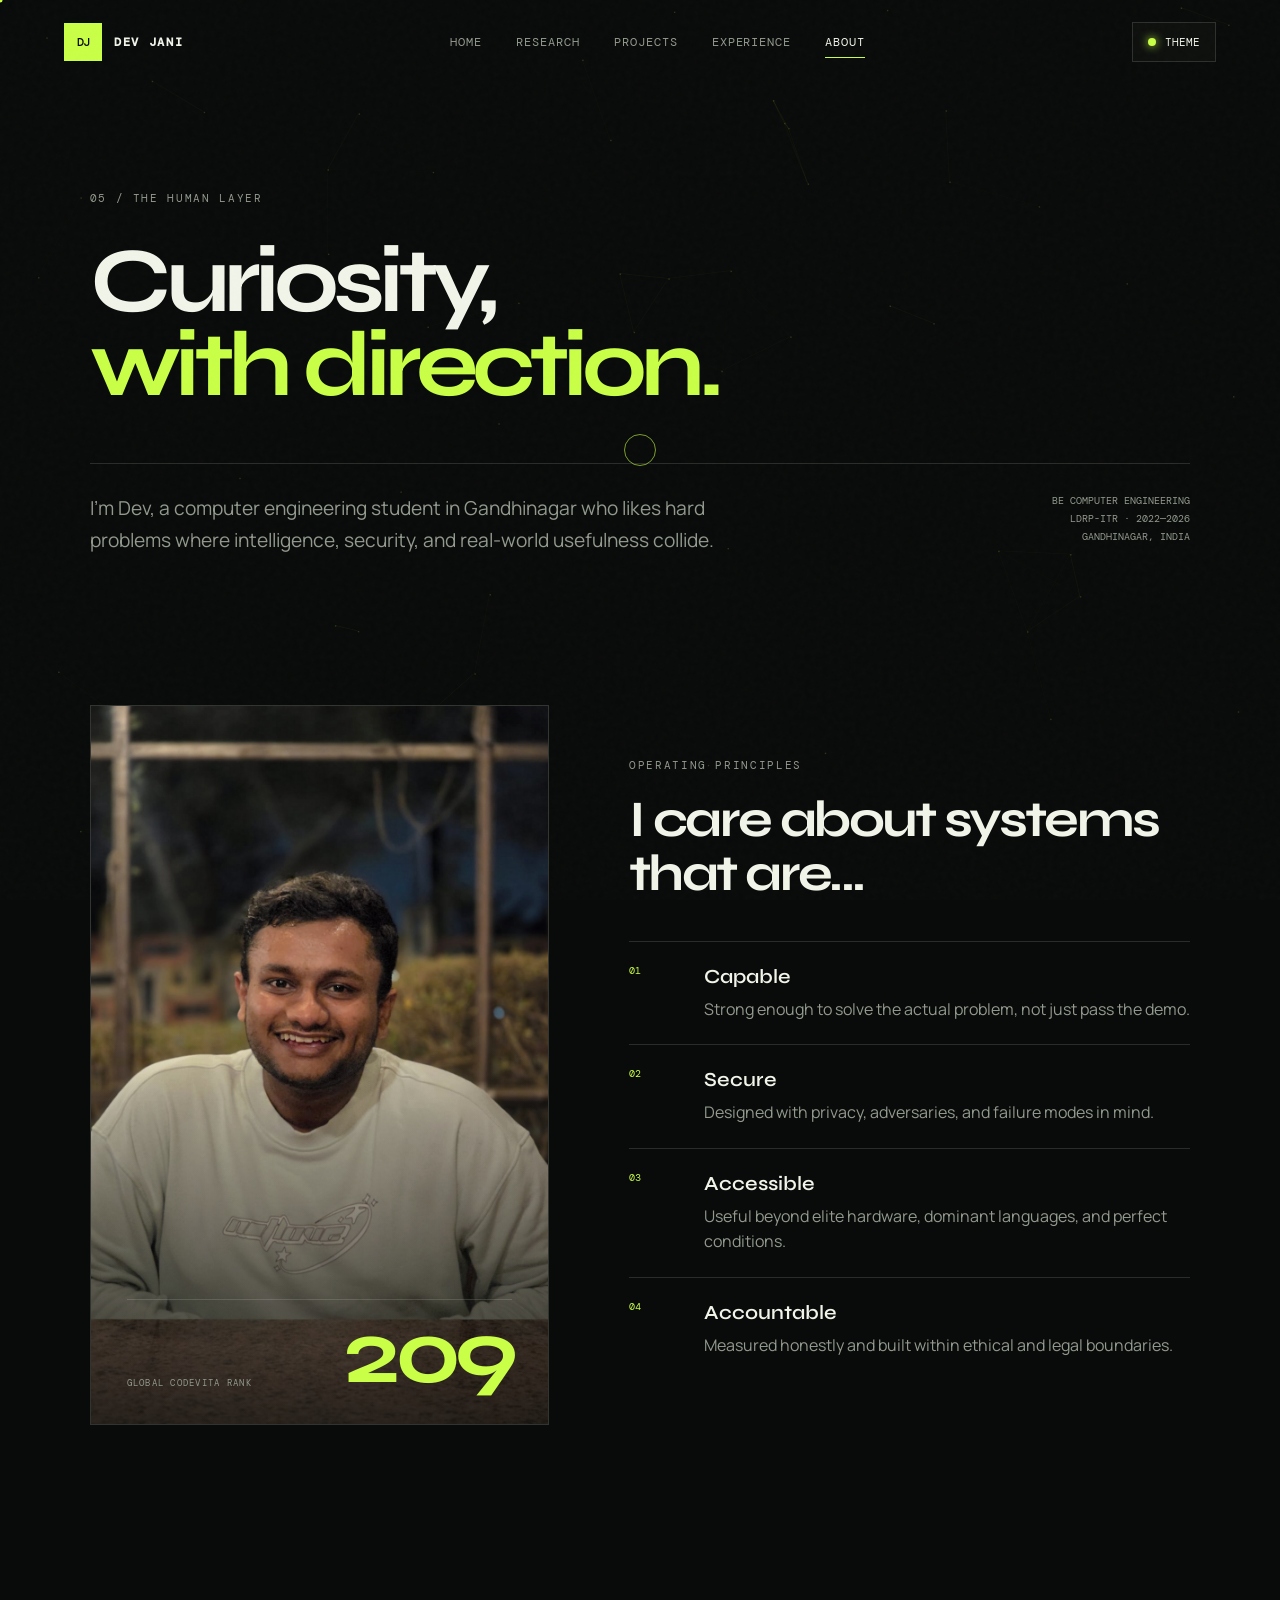
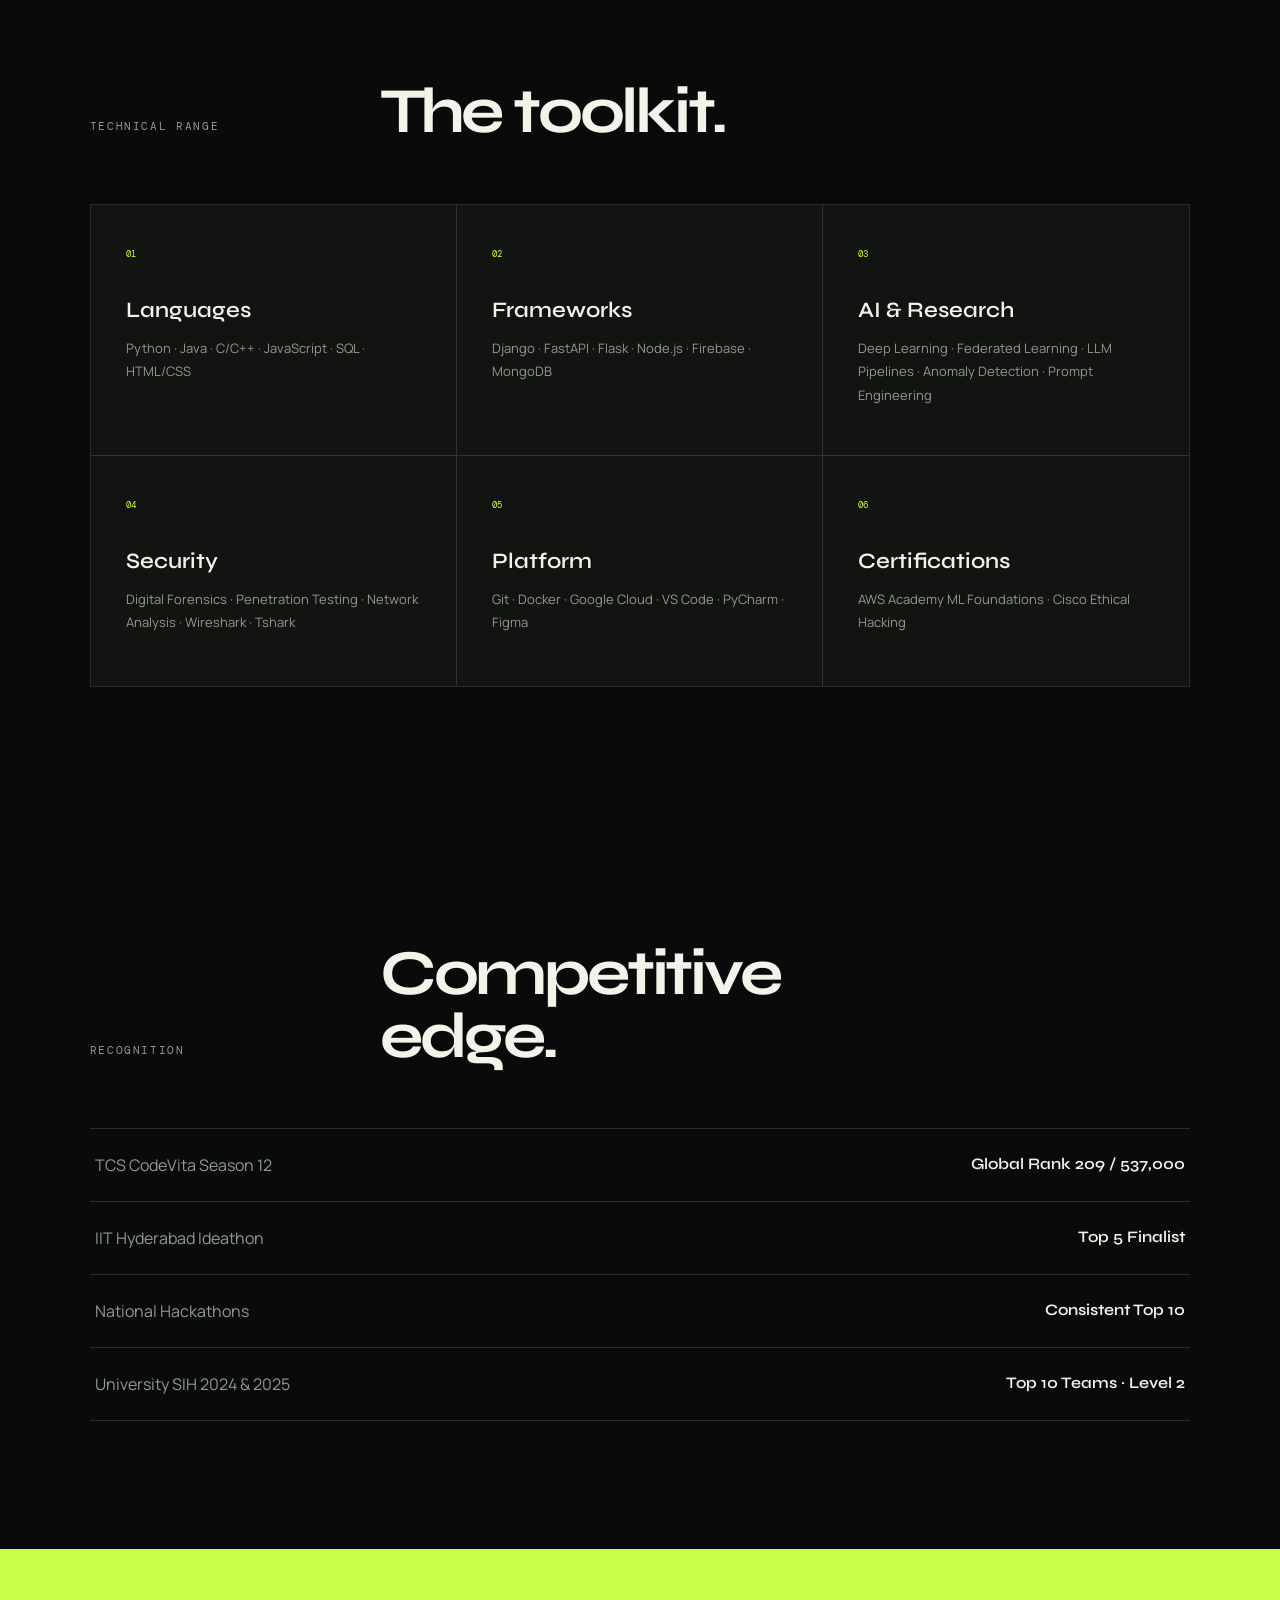
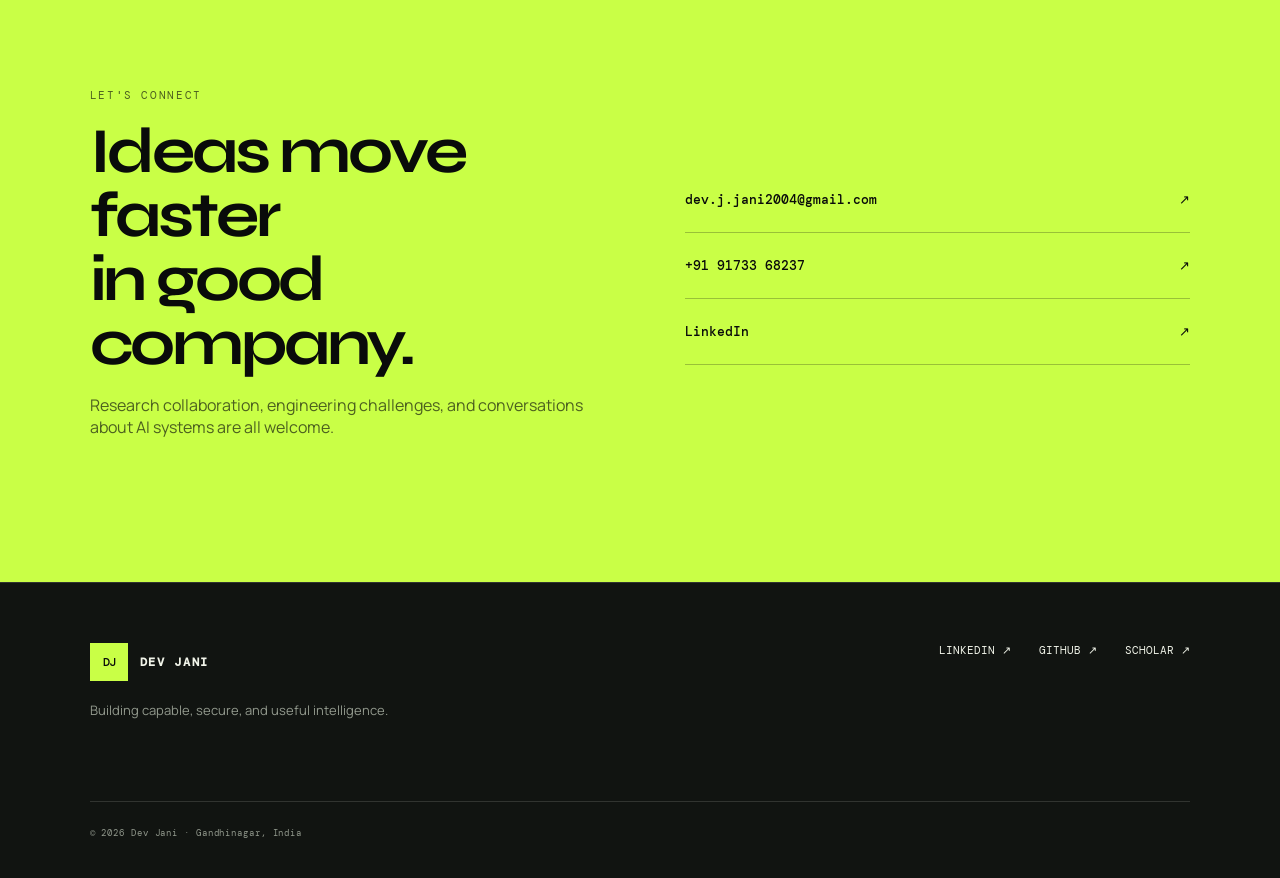
==== about.html @ 1d861613 "Add files via upload" ====
<!doctype html>
<html lang="en">
<head>
  <meta charset="UTF-8"><meta name="viewport" content="width=device-width, initial-scale=1.0"><meta name="description" content="About Dev Jani — AI researcher, cybersecurity learner, engineer, and competitive programmer.">
  <title>About — Dev Jani</title>
  <link rel="preconnect" href="https://fonts.googleapis.com"><link rel="preconnect" href="https://fonts.gstatic.com" crossorigin><link href="https://fonts.googleapis.com/css2?family=DM+Mono:wght@300;400;500&family=Manrope:wght@400;500;600;700&family=Syne:wght@600;700;800&display=swap" rel="stylesheet"><link rel="stylesheet" href="assets/styles.css">
</head>
<body data-page="about">
  <canvas id="field"></canvas><div class="noise"></div>
  <header class="site-header"><a class="brand" href="index.html"><span>DJ</span><b>DEV JANI</b></a><nav class="desktop-nav"><a href="index.html">Home</a><a href="research.html">Research</a><a href="projects.html">Projects</a><a href="experience.html">Experience</a><a class="active" href="about.html">About</a></nav><div class="header-actions"><button class="theme-trigger" type="button" aria-label="Change theme"><i></i><span>Theme</span></button><button class="menu-trigger" type="button" aria-label="Open menu"><span></span><span></span></button></div></header>
  <aside class="mobile-menu" aria-hidden="true"><nav><a href="index.html">Home <sup>01</sup></a><a href="research.html">Research <sup>02</sup></a><a href="projects.html">Projects <sup>03</sup></a><a href="experience.html">Experience <sup>04</sup></a><a href="about.html">About <sup>05</sup></a></nav></aside>
  <main>
    <section class="page-hero section"><p class="eyebrow reveal">05 / The human layer</p><h1 class="reveal">Curiosity,<br><em>with direction.</em></h1><div class="page-intro reveal"><p>I’m Dev, a computer engineering student in Gandhinagar who likes hard problems where intelligence, security, and real-world usefulness collide.</p><span>BE COMPUTER ENGINEERING<br>LDRP-ITR · 2022—2026<br>GANDHINAGAR, INDIA</span></div></section>
    <section class="section manifesto-grid">
      <div class="manifesto-visual reveal"><figure class="about-portrait"><img src="assets/images/dev-jani-portrait.jpeg" alt="Dev Jani smiling at a table" loading="lazy"><figcaption><span>GLOBAL CODEVITA RANK</span><b>209</b></figcaption></figure></div>
      <div class="manifesto-copy reveal"><p class="kicker">Operating principles</p><h2>I care about systems that are...</h2><ol><li><span>01</span><div><b>Capable</b><p>Strong enough to solve the actual problem, not just pass the demo.</p></div></li><li><span>02</span><div><b>Secure</b><p>Designed with privacy, adversaries, and failure modes in mind.</p></div></li><li><span>03</span><div><b>Accessible</b><p>Useful beyond elite hardware, dominant languages, and perfect conditions.</p></div></li><li><span>04</span><div><b>Accountable</b><p>Measured honestly and built within ethical and legal boundaries.</p></div></li></ol></div>
    </section>
    <section class="section skills-section">
      <div class="section-heading reveal"><p class="kicker">Technical range</p><h2>The toolkit.</h2></div>
      <div class="skills-grid">
        <article class="skill-block reveal"><span>01</span><h3>Languages</h3><p>Python · Java · C/C++ · JavaScript · SQL · HTML/CSS</p></article>
        <article class="skill-block reveal"><span>02</span><h3>Frameworks</h3><p>Django · FastAPI · Flask · Node.js · Firebase · MongoDB</p></article>
        <article class="skill-block reveal"><span>03</span><h3>AI & Research</h3><p>Deep Learning · Federated Learning · LLM Pipelines · Anomaly Detection · Prompt Engineering</p></article>
        <article class="skill-block reveal"><span>04</span><h3>Security</h3><p>Digital Forensics · Penetration Testing · Network Analysis · Wireshark · Tshark</p></article>
        <article class="skill-block reveal"><span>05</span><h3>Platform</h3><p>Git · Docker · Google Cloud · VS Code · PyCharm · Figma</p></article>
        <article class="skill-block reveal"><span>06</span><h3>Certifications</h3><p>AWS Academy ML Foundations · Cisco Ethical Hacking</p></article>
      </div>
    </section>
    <section class="section awards-section">
      <div class="section-heading reveal"><p class="kicker">Recognition</p><h2>Competitive edge.</h2></div>
      <div class="award-list"><p class="reveal"><span>TCS CodeVita Season 12</span><b>Global Rank 209 / 537,000</b></p><p class="reveal"><span>IIT Hyderabad Ideathon</span><b>Top 5 Finalist</b></p><p class="reveal"><span>National Hackathons</span><b>Consistent Top 10</b></p><p class="reveal"><span>University SIH 2024 & 2025</span><b>Top 10 Teams · Level 2</b></p></div>
    </section>
    <section class="section contact-card reveal"><div><p class="kicker">Let's connect</p><h2>Ideas move faster<br>in good company.</h2><p>Research collaboration, engineering challenges, and conversations about AI systems are all welcome.</p></div><div class="contact-links"><a href="mailto:dev.j.jani2004@gmail.com">dev.j.jani2004@gmail.com <span>↗</span></a><a href="tel:+919173368237">+91 91733 68237 <span>↗</span></a><a href="https://www.linkedin.com/in/devjani/" target="_blank" rel="noreferrer">LinkedIn <span>↗</span></a></div></section>
  </main>
  <footer class="site-footer"><div><a class="brand" href="index.html"><span>DJ</span><b>DEV JANI</b></a><p>Building capable, secure, and useful intelligence.</p></div><div class="footer-links"><a href="https://www.linkedin.com/in/devjani/" target="_blank" rel="noreferrer">LinkedIn ↗</a><a href="https://github.com/DevJani1454" target="_blank" rel="noreferrer">GitHub ↗</a><a href="https://scholar.google.com/citations?user=0_4gJzQAAAAJ&hl=en" target="_blank" rel="noreferrer">Scholar ↗</a></div><p class="copyright">© <span data-year></span> Dev Jani · Gandhinagar, India</p></footer>
  <div class="theme-panel" aria-hidden="true"><p>Quick theme</p><button data-theme-value="noir" data-label="Noir Signal" aria-label="Use Noir Signal theme"><span></span>Noir Signal</button><button data-theme-value="paper" data-label="Research Paper" aria-label="Use Research Paper theme"><span></span>Research Paper</button><button data-theme-value="cobalt" data-label="Cobalt Lab" aria-label="Use Cobalt Lab theme"><span></span>Cobalt Lab</button><button data-theme-value="cyber" data-label="Cyber Ops" aria-label="Use Cyber Ops theme"><span></span>Cyber Ops</button><button data-theme-value="airforce" data-label="Air Command" aria-label="Use Air Command theme"><span></span>Air Command</button><button data-theme-value="quantum" data-label="Quantum Bloom" aria-label="Use Quantum Bloom theme"><span></span>Quantum Bloom</button></div><div class="cursor-dot"></div><div class="cursor-ring"></div><div class="page-transition"><span>ABOUT</span></div><script src="assets/app.js"></script>
</body></html>
---- assets/styles.css ----
:root {
  --bg: #090b0a; --surface: #111411; --surface-2: #171b17; --text: #f1f4e9;
  --muted: #92998d; --accent: #c9ff46; --accent-2: #73ffd0; --line: rgba(241,244,233,.14);
  --glow: rgba(201,255,70,.2); --display: "Syne", sans-serif; --body: "Manrope", sans-serif; --mono: "DM Mono", monospace;
}
html[data-theme="paper"] { --bg:#ecebe4;--surface:#f7f5ed;--surface-2:#dfded5;--text:#151713;--muted:#62665c;--accent:#ec5b2a;--accent-2:#006c55;--line:rgba(21,23,19,.16);--glow:rgba(236,91,42,.15) }
html[data-theme="cobalt"] { --bg:#071225;--surface:#0d1c36;--surface-2:#13264a;--text:#edf5ff;--muted:#8ea8c9;--accent:#55d8ff;--accent-2:#9b7cff;--line:rgba(142,168,201,.18);--glow:rgba(85,216,255,.18) }
html[data-theme="cyber"] { --bg:#010604;--surface:#06100b;--surface-2:#0a1a10;--text:#b8ffd1;--muted:#4f9b69;--accent:#00ff66;--accent-2:#ffed00;--line:rgba(0,255,102,.2);--glow:rgba(0,255,102,.22);--display:"DM Mono",monospace;--body:"DM Mono",monospace }
html[data-theme="airforce"] { --bg:#07101a;--surface:#0d1a27;--surface-2:#142638;--text:#e7f4fb;--muted:#829cac;--accent:#ffb000;--accent-2:#64d8ff;--line:rgba(159,207,230,.22);--glow:rgba(255,176,0,.2) }
html[data-theme="quantum"] { --bg:#10091b;--surface:#1a1029;--surface-2:#24143a;--text:#fff6ff;--muted:#b9a0c9;--accent:#ff71ce;--accent-2:#70f6ff;--line:rgba(255,180,245,.2);--glow:rgba(255,113,206,.24) }
* { box-sizing:border-box }
html { scroll-behavior:smooth; background:var(--bg) }
body { margin:0; color:var(--text); background:var(--bg); font-family:var(--body); overflow-x:hidden; transition:background .5s,color .5s }
body:before,body:after { content:""; position:fixed; inset:0; pointer-events:none; z-index:0; opacity:0; transition:opacity .5s }
html[data-theme="cyber"] body:before { opacity:.24; background:repeating-linear-gradient(0deg,transparent 0 3px,rgba(0,255,102,.08) 4px); animation:terminalDrift 8s linear infinite }
html[data-theme="cyber"] body:after { opacity:.45; background:linear-gradient(90deg,transparent 49.8%,rgba(0,255,102,.12) 50%,transparent 50.2%),radial-gradient(circle at 50% 50%,transparent 0 55%,rgba(0,0,0,.75) 100%) }
html[data-theme="airforce"] body:before { opacity:.28; background:linear-gradient(rgba(100,216,255,.09) 1px,transparent 1px),linear-gradient(90deg,rgba(100,216,255,.09) 1px,transparent 1px);background-size:70px 70px;transform:perspective(500px) rotateX(58deg) scale(1.8) translateY(18%);transform-origin:center bottom }
html[data-theme="airforce"] body:after { opacity:.55; inset:15vh 12vw; border:1px solid rgba(100,216,255,.12); background:linear-gradient(90deg,transparent 49.9%,rgba(255,176,0,.2) 50%,transparent 50.1%),linear-gradient(transparent 49.9%,rgba(255,176,0,.2) 50%,transparent 50.1%);clip-path:polygon(0 10%,10% 10%,10% 0,90% 0,90% 10%,100% 10%,100% 90%,90% 90%,90% 100%,10% 100%,10% 90%,0 90%) }
html[data-theme="quantum"] body:before { opacity:.72; inset:-30%; background:conic-gradient(from 0deg at 50% 50%,transparent,#8f3cff33,transparent,#00e5ff2b,transparent,#ff4db833,transparent);filter:blur(70px);animation:quantumOrbit 18s linear infinite }
html[data-theme="quantum"] body:after { opacity:.25; background:radial-gradient(circle at 20% 20%,var(--accent),transparent 1px),radial-gradient(circle at 80% 70%,var(--accent-2),transparent 1px);background-size:47px 47px,61px 61px;animation:starShift 12s linear infinite }
a { color:inherit; text-decoration:none }
button { color:inherit; font:inherit }
::selection { background:var(--accent); color:var(--bg) }
#field { position:fixed; inset:0; width:100%; height:100%; pointer-events:none; opacity:.5; z-index:0 }
.noise { position:fixed; inset:0; opacity:.025; z-index:20; pointer-events:none; background-image:url("data:image/svg+xml,%3Csvg viewBox='0 0 180 180' xmlns='http://www.w3.org/2000/svg'%3E%3Cfilter id='n'%3E%3CfeTurbulence type='fractalNoise' baseFrequency='.9' numOctaves='4' stitchTiles='stitch'/%3E%3C/filter%3E%3Crect width='100%25' height='100%25' filter='url(%23n)' opacity='.8'/%3E%3C/svg%3E") }
.site-header { height:84px; position:fixed; top:0; left:0; right:0; display:flex; align-items:center; justify-content:space-between; padding:0 clamp(24px,5vw,80px); z-index:15; border-bottom:1px solid transparent; transition:.35s }
.site-header.scrolled { height:68px; background:color-mix(in srgb,var(--bg) 80%,transparent); backdrop-filter:blur(18px); border-color:var(--line) }
.brand { display:flex; align-items:center; gap:12px; font:600 12px var(--mono); letter-spacing:.14em }
.brand span { width:38px; height:38px; display:grid; place-items:center; color:var(--bg); background:var(--accent); font-weight:500; letter-spacing:-.08em }
.desktop-nav { display:flex; align-items:center; gap:34px; font:400 12px var(--mono); text-transform:uppercase; letter-spacing:.08em }
.desktop-nav a { color:var(--muted); position:relative; transition:.25s }
.desktop-nav a:hover,.desktop-nav a.active { color:var(--text) }
.desktop-nav a.active:after { content:""; position:absolute; left:0; right:0; height:1px; bottom:-8px; background:var(--accent) }
.header-actions { display:flex; gap:12px }
.theme-trigger,.menu-trigger { border:1px solid var(--line); background:color-mix(in srgb,var(--surface) 65%,transparent); min-height:40px; cursor:pointer }
.theme-trigger { padding:0 15px; display:flex; gap:9px; align-items:center; font:400 11px var(--mono); text-transform:uppercase }
.theme-trigger i { width:8px; height:8px; background:var(--accent); border-radius:50%; box-shadow:0 0 10px var(--accent) }
.menu-trigger { display:none; width:42px; padding:0 10px }
.menu-trigger span { display:block; height:1px; background:var(--text); margin:6px 0; transition:.3s }
.section { position:relative; z-index:1; width:min(1440px,100%); margin:0 auto; padding:clamp(90px,10vw,160px) clamp(24px,7vw,110px) }
.hero { min-height:100vh; display:grid; grid-template-columns:1.4fr .8fr; align-items:center; padding-top:120px }
.eyebrow,.kicker { font:400 11px var(--mono); text-transform:uppercase; letter-spacing:.15em; color:var(--muted) }
.eyebrow { display:flex; align-items:center; gap:10px; margin-bottom:24px }
.status-dot { width:7px; height:7px; border-radius:50%; background:var(--accent); box-shadow:0 0 0 5px var(--glow); animation:pulse 2s infinite }
.hero-title,.page-hero h1 { font:700 clamp(53px,7.2vw,116px)/.91 var(--display); letter-spacing:-.065em; margin:0; max-width:1000px }
h1 em,h2 em { color:var(--accent); font-style:normal }
.hero-intro { max-width:650px; margin:32px 0; color:var(--muted); font-size:clamp(16px,1.35vw,21px); line-height:1.7 }
.hero-actions { display:flex; align-items:center; gap:26px; flex-wrap:wrap }
.button { min-height:54px; display:inline-flex; align-items:center; justify-content:center; gap:45px; padding:0 24px; font:500 12px var(--mono); text-transform:uppercase; letter-spacing:.08em; transition:.3s }
.button.primary { background:var(--accent); color:var(--bg) }
.button.primary:hover { box-shadow:0 0 34px var(--glow); transform:translateY(-3px) }
.text-button { padding:0; border-bottom:1px solid var(--line); gap:28px }
.hero-orbit { width:min(34vw,460px); aspect-ratio:1; position:relative; display:grid; place-items:center; justify-self:end }
.orbit-ring { position:absolute; border:1px solid var(--line); border-radius:50%; animation:spin 20s linear infinite }
.ring-one { inset:5% }.ring-two { inset:20%; border-style:dashed; animation-direction:reverse; animation-duration:13s }
.ring-one:after,.ring-two:before { content:""; position:absolute; width:10px; height:10px; border-radius:50%; background:var(--accent); top:10%; left:20%; box-shadow:0 0 18px var(--accent) }
.orbit-core { width:40%; aspect-ratio:1; display:flex; flex-direction:column; align-items:center; justify-content:center; background:var(--surface); border:1px solid var(--line); border-radius:50%; box-shadow:0 0 80px var(--glow); text-align:center }
.orbit-core span { font:400 9px var(--mono); color:var(--muted); letter-spacing:.2em }.orbit-core strong { margin-top:8px; font:700 clamp(18px,2vw,28px)/1 var(--display) }
.orbit-label { position:absolute; background:var(--bg); border:1px solid var(--line); padding:7px 10px; font:400 9px var(--mono); color:var(--muted) }
.label-one{top:10%;right:4%}.label-two{bottom:13%;left:1%}.label-three{bottom:5%;right:5%}
.hero-portrait { width:min(31vw,430px); margin:0; justify-self:end; position:relative; aspect-ratio:4/5; border:1px solid var(--line); background:var(--surface); overflow:hidden; box-shadow:0 0 80px var(--glow) }
.hero-portrait:before { content:""; position:absolute; inset:18px; border:1px solid color-mix(in srgb,var(--accent) 38%,transparent); z-index:2; pointer-events:none }
.hero-portrait img { width:100%; height:100%; display:block; object-fit:cover; object-position:center 34%; filter:saturate(.95) contrast(1.05) }
.hero-portrait figcaption { position:absolute; left:18px; right:18px; bottom:18px; z-index:3; display:flex; justify-content:space-between; gap:18px; align-items:center; padding:14px 16px; background:color-mix(in srgb,var(--bg) 72%,transparent); border:1px solid var(--line); backdrop-filter:blur(16px); font:400 10px var(--mono); letter-spacing:.12em; text-transform:uppercase }
.hero-portrait figcaption span { color:var(--muted) }
.hero-portrait figcaption b { color:var(--accent); font-weight:500; text-align:right }
.scroll-cue { position:absolute; bottom:32px; left:7vw; font:400 9px var(--mono); color:var(--muted); letter-spacing:.15em; display:flex; align-items:center; gap:15px }
.scroll-cue span { display:block; width:70px; height:1px; background:var(--line); position:relative; overflow:hidden }.scroll-cue span:after { content:""; position:absolute; width:30px; height:1px; background:var(--accent); animation:scan 2s infinite }
.signal-strip { position:relative; z-index:2; border-block:1px solid var(--line); overflow:hidden; background:var(--surface) }
.marquee { padding:20px 0; overflow:hidden }.marquee-inner { display:flex; width:max-content; align-items:center; animation:marquee 28s linear infinite }
.marquee span { font:600 13px var(--display); letter-spacing:.08em; margin:0 24px }.marquee i { color:var(--accent); font-style:normal }
.section-heading { display:grid; grid-template-columns:1fr 2fr 1fr; gap:30px; align-items:end; margin-bottom:60px }
.section-heading h2,.contact-cta h2,.github-cta h2,.leadership-block h2 { font:700 clamp(40px,5vw,78px)/.98 var(--display); letter-spacing:-.05em; margin:0 }
.section-heading>p:last-child { color:var(--muted); line-height:1.7; margin:0; max-width:360px }
.metric-grid { display:grid; grid-template-columns:repeat(3,1fr); border:1px solid var(--line) }
.metric-card { padding:38px; min-height:370px; position:relative; background:color-mix(in srgb,var(--surface) 84%,transparent); border-right:1px solid var(--line); transform-style:preserve-3d; transition:border-color .3s,background .3s }
.metric-card:last-child { border-right:0 }.metric-card:hover { border-color:var(--accent); background:var(--surface-2) }
.metric-index { font:400 10px var(--mono); color:var(--muted) }.metric-card>strong { display:block; font:700 clamp(65px,7vw,108px)/1 var(--display); letter-spacing:-.07em; margin:54px 0 25px }.metric-card>strong sup { font:500 15px var(--mono); color:var(--accent); vertical-align:top; letter-spacing:0 }
.metric-card h3 { font:600 18px var(--display); margin:0 0 10px }.metric-card p { color:var(--muted); font-size:13px; line-height:1.6; max-width:270px }
.feature-card { display:grid; grid-template-columns:.65fr 1.15fr 1fr; min-height:560px; border:1px solid var(--line); background:var(--surface); position:relative; overflow:hidden }
.feature-meta { padding:28px; display:flex; justify-content:space-between; writing-mode:vertical-rl; transform:rotate(180deg); font:400 10px var(--mono); color:var(--muted); border-left:1px solid var(--line) }
.feature-visual { min-height:500px; display:grid; place-items:center; background:radial-gradient(circle,var(--glow),transparent 62%),repeating-linear-gradient(0deg,transparent 0 29px,var(--line) 30px),repeating-linear-gradient(90deg,transparent 0 29px,var(--line) 30px) }
.agent-map { width:90%; aspect-ratio:1.6; position:relative }.agent-map svg { width:100%; height:100%; overflow:visible }.agent-map path { fill:none; stroke:var(--accent); stroke-width:1; stroke-dasharray:8 8; animation:dash 12s linear infinite }
.node { position:absolute; width:58px; aspect-ratio:1; display:grid; place-items:center; border:1px solid var(--accent); background:var(--bg); border-radius:50%; font:500 14px var(--mono); z-index:2; box-shadow:0 0 20px var(--glow) }.node-a{left:5%;top:10%}.node-b{right:4%;top:13%}.node-c{left:5%;bottom:10%}.node-d{right:3%;bottom:9%;background:var(--accent);color:var(--bg)}
.feature-copy { padding:clamp(35px,5vw,75px); display:flex; flex-direction:column; justify-content:center }.feature-copy h2 { font:700 clamp(55px,6vw,95px)/1 var(--display); letter-spacing:-.06em; margin:15px 0 8px }.feature-copy h3 { font:600 20px/1.35 var(--display); margin:0 0 20px }.feature-copy>p:not(.kicker) { color:var(--muted); line-height:1.7; font-size:14px }.link-arrow { margin-top:28px; font:500 11px var(--mono); text-transform:uppercase; display:flex; justify-content:space-between; border-top:1px solid var(--line); padding-top:18px }.link-arrow b { color:var(--accent) }
.path-section { padding-top:80px }.path-list { border-top:1px solid var(--line) }.path-row { display:grid; grid-template-columns:100px 1fr 170px 30px; gap:25px; align-items:center; padding:30px 12px; border-bottom:1px solid var(--line); transition:.3s }.path-row:hover { padding-left:25px; background:var(--surface) }
.path-year,.path-tag { font:400 10px var(--mono); color:var(--muted) }.path-row h3 { margin:0 0 5px; font:600 20px var(--display) }.path-row p { margin:0; color:var(--muted); font-size:13px }.path-row b { color:var(--accent); font-weight:400 }
.contact-cta { min-height:550px; display:flex; flex-direction:column; align-items:center; justify-content:center; text-align:center; border-top:1px solid var(--line) }.contact-cta h2 { margin:16px 0 40px; font-size:clamp(55px,8vw,120px) }
.site-footer { position:relative; z-index:1; padding:60px clamp(24px,7vw,110px) 30px; border-top:1px solid var(--line); display:grid; grid-template-columns:1fr 1fr; gap:60px; background:var(--surface) }.site-footer>div:first-child p { color:var(--muted); font-size:13px; margin-top:20px }.footer-links { display:flex; justify-content:flex-end; gap:28px; font:400 11px var(--mono); text-transform:uppercase }.footer-links a:hover { color:var(--accent) }.copyright { grid-column:1/-1; padding-top:25px; border-top:1px solid var(--line); color:var(--muted); font:400 9px var(--mono); letter-spacing:.1em }
.page-hero { min-height:75vh; padding-top:180px; display:flex; flex-direction:column; justify-content:center }.page-hero .eyebrow { margin-bottom:35px }.page-intro { margin-top:55px; padding-top:28px; border-top:1px solid var(--line); display:grid; grid-template-columns:2fr 1fr; gap:50px; align-items:start }.page-intro p { max-width:680px; color:var(--muted); font-size:clamp(17px,1.5vw,22px); line-height:1.7; margin:0 }.page-intro span { font:400 10px/1.8 var(--mono); text-align:right; color:var(--muted) }
.research-stack { padding-top:20px }.research-item { display:grid; grid-template-columns:110px 1fr 320px; gap:45px; padding:70px 0; border-top:1px solid var(--line); min-height:500px }.research-num { font:400 10px var(--mono); color:var(--muted) }.research-status { font:400 10px var(--mono); color:var(--muted); text-transform:uppercase; letter-spacing:.08em }.research-status span { color:#ff806c; margin-right:12px }.research-status.accepted span { color:var(--accent) }.research-content h2 { font:700 clamp(40px,5vw,75px)/1 var(--display); letter-spacing:-.05em; margin:25px 0 10px }.research-content h3 { font:600 20px/1.4 var(--display); margin:0 0 22px }.research-content>p { color:var(--muted); line-height:1.8; max-width:700px }
.chip-row { display:flex; flex-wrap:wrap; gap:7px; margin-top:25px }.chip-row span { padding:7px 10px; border:1px solid var(--line); color:var(--muted); font:400 9px var(--mono); text-transform:uppercase }
.research-note { display:flex; gap:30px; margin-top:35px; padding-top:20px; border-top:1px solid var(--line); font:400 10px var(--mono) }.research-note b { color:var(--accent); font-weight:400 }.research-note p { margin:0; color:var(--muted) }
.dual-stat { display:flex; gap:50px; margin-top:35px }.dual-stat span { font:400 10px var(--mono); color:var(--muted) }.dual-stat b { display:block; color:var(--text); font:700 35px var(--display) }
.research-glyph { align-self:center; width:100%; aspect-ratio:1; border:1px solid var(--line); background:var(--surface); position:relative; overflow:hidden }
.glyph-agents i { position:absolute; width:30px; height:30px; border-radius:50%; background:var(--accent); box-shadow:0 0 25px var(--glow); animation:float 4s ease-in-out infinite }.glyph-agents i:nth-child(1){left:15%;top:20%}.glyph-agents i:nth-child(2){right:18%;top:15%;animation-delay:-1s}.glyph-agents i:nth-child(3){left:25%;bottom:15%;animation-delay:-2s}.glyph-agents i:nth-child(4){right:15%;bottom:20%;animation-delay:-3s}.glyph-agents span { position:absolute; inset:25%; border:1px dashed var(--accent); border-radius:50%; animation:spin 9s linear infinite }
.glyph-bars { display:flex; align-items:flex-end; justify-content:center; gap:10px; padding:45px }.glyph-bars i { width:20px; background:var(--accent); animation:bars 1.8s ease-in-out infinite alternate }.glyph-bars i:nth-child(1){height:30%;animation-delay:-.2s}.glyph-bars i:nth-child(2){height:70%;animation-delay:-.9s}.glyph-bars i:nth-child(3){height:45%;animation-delay:-.4s}.glyph-bars i:nth-child(4){height:90%;animation-delay:-1.2s}.glyph-bars i:nth-child(5){height:60%;animation-delay:-.7s}.glyph-bars i:nth-child(6){height:80%}
.glyph-wave { display:grid; place-items:center }.glyph-wave span { width:80%; height:40%; background:repeating-radial-gradient(ellipse at center,transparent 0 11px,var(--accent) 12px 13px); animation:breathe 3s infinite }
.glyph-carbon { display:flex; align-items:center; justify-content:center; font:700 65px var(--display) }.glyph-carbon i { font-style:normal; color:var(--accent); animation:float 4s infinite }.glyph-carbon i:nth-child(2){animation-delay:-1.3s;color:var(--text)}.glyph-carbon i:nth-child(3){animation-delay:-2.5s}
.project-grid { padding-top:20px; display:grid; grid-template-columns:repeat(2,1fr); gap:20px }.project-card { min-height:640px; border:1px solid var(--line); background:var(--surface); display:flex; flex-direction:column; overflow:hidden; transform-style:preserve-3d }.project-wide { grid-column:1/-1; min-height:620px; display:grid; grid-template-columns:1.3fr 1fr }.project-wide.reverse { grid-template-columns:1fr 1.3fr }.project-wide.reverse .project-art { order:2 }.project-art { min-height:330px; position:relative; background:var(--surface-2); border-bottom:1px solid var(--line); overflow:hidden }.project-wide .project-art { border:0; border-right:1px solid var(--line) }.project-wide.reverse .project-art { border:0; border-left:1px solid var(--line) }
.project-copy { padding:clamp(30px,4vw,60px); display:flex; flex-direction:column; justify-content:center }.project-copy h2 { font:700 clamp(38px,4vw,65px)/1 var(--display); letter-spacing:-.05em; margin:14px 0 18px }.project-copy>p:not(.kicker) { color:var(--muted); line-height:1.75 }.project-result { margin-top:30px; display:flex; align-items:end; gap:13px }.project-result b { font:700 50px var(--display); color:var(--accent) }.project-result span { font:400 10px var(--mono); color:var(--muted); margin-bottom:9px }
.tryon-art { display:grid; place-items:center; background:linear-gradient(135deg,var(--surface-2),var(--bg)) }.body-frame { width:180px; height:360px; border:1px solid var(--accent); border-radius:90px 90px 20px 20px; position:relative; box-shadow:0 0 60px var(--glow) }.body-frame:before { content:""; position:absolute; width:74px; height:74px; border:1px solid var(--accent); border-radius:50%; top:-90px; left:52px }.body-frame i { position:absolute; width:8px; height:8px; border-radius:50%; background:var(--accent) }.body-frame i:nth-child(1){left:-4px;top:40px}.body-frame i:nth-child(2){right:-4px;top:40px}.body-frame i:nth-child(3){left:86px;bottom:50px}.scan-line { position:absolute; left:0; right:0; height:1px; top:0; background:var(--accent); box-shadow:0 0 14px var(--accent); animation:scanVertical 4s linear infinite }.tryon-art>span,.ipo-art>span { position:absolute; bottom:25px; left:25px; color:var(--accent); font:400 9px var(--mono) }
.notice-art { display:grid; place-items:center; background:repeating-linear-gradient(135deg,var(--surface-2) 0 2px,var(--surface) 2px 20px) }.notice-screen { width:68%; padding:30px; border:1px solid var(--accent); background:var(--bg); box-shadow:15px 15px 0 var(--glow) }.notice-screen span { color:var(--accent); font:400 9px var(--mono) }.notice-screen p { font:600 25px var(--display) }.notice-screen i { display:block; width:45%; height:3px; background:var(--accent); animation:load 3s infinite }
.ipo-art { padding:60px; background:#070b0b }.terminal-lines i { display:block; height:8px; margin:18px 0; background:linear-gradient(90deg,var(--accent) 0 30%,transparent 30% 35%,var(--accent-2) 35% 60%,transparent 60%); opacity:.7; animation:flicker 2s infinite }.terminal-lines i:nth-child(2){width:75%}.terminal-lines i:nth-child(3){width:90%}.terminal-lines i:nth-child(4){width:55%}
.tourism-art { display:grid; place-items:center; background:radial-gradient(circle,var(--glow),transparent 50%),var(--surface-2) }.portal { width:260px; height:390px; border:2px solid var(--accent); border-radius:150px 150px 0 0; display:grid; place-items:center; box-shadow:inset 0 0 50px var(--glow),0 0 60px var(--glow); animation:breathe 3s infinite }.portal span { font:500 11px var(--mono); letter-spacing:.2em }.float-card { position:absolute; padding:13px; background:var(--bg); border:1px solid var(--line); font:400 9px var(--mono); font-style:normal; animation:float 4s infinite }.card-a{left:8%;top:20%}.card-b{right:7%;top:35%;animation-delay:-1.5s}.card-c{left:15%;bottom:17%;animation-delay:-2.5s}
.project-minimal { grid-column:1/-1; min-height:330px; display:grid; grid-template-columns:1fr 2fr; align-items:center }.big-index { font:700 clamp(120px,18vw,260px)/1 var(--display); color:transparent; -webkit-text-stroke:1px var(--line); padding-left:40px }
.github-cta { display:flex; align-items:end; justify-content:space-between; border-block:1px solid var(--line) }
.timeline { padding-top:20px; position:relative }.timeline-line { position:absolute; left:calc(7vw + 180px); top:20px; bottom:160px; width:1px; background:var(--line) }.timeline-item { display:grid; grid-template-columns:180px 1fr 130px; gap:60px; padding:65px 0; border-top:1px solid var(--line); min-height:350px }.timeline-date { font:400 9px var(--mono); color:var(--muted); position:relative }.timeline-date i { position:absolute; right:-65px; top:-5px; width:11px; height:11px; background:var(--bg); border:2px solid var(--accent); border-radius:50%; z-index:2 }.timeline-body h2 { font:700 clamp(36px,4vw,62px)/1 var(--display); letter-spacing:-.04em; margin:14px 0 20px }.timeline-body>p:not(.kicker) { color:var(--muted); line-height:1.8; max-width:730px }.timeline-mark { font:700 clamp(40px,5vw,80px) var(--display); color:transparent; -webkit-text-stroke:1px var(--line); justify-self:end }
.leadership-block { display:grid; grid-template-columns:1fr 1fr; gap:80px; background:var(--surface); max-width:none; padding-inline:max(7vw,calc((100vw - 1440px)/2 + 7vw)) }.leadership-list p { display:flex; gap:25px; padding:20px 0; margin:0; border-bottom:1px solid var(--line); font:500 15px var(--display) }.leadership-list span { color:var(--accent); font:400 10px var(--mono) }
.manifesto-grid { display:grid; grid-template-columns:.9fr 1.1fr; gap:80px; padding-top:20px }.manifesto-visual { min-height:720px; background:var(--surface); border:1px solid var(--line); display:grid; place-items:center; overflow:hidden }.monogram-stage { position:relative; width:80%; aspect-ratio:1; display:grid; place-items:center }.monogram-stage>span { position:absolute; font:800 clamp(190px,25vw,390px)/1 var(--display); color:transparent; -webkit-text-stroke:1px var(--accent); mix-blend-mode:difference }.monogram-stage>span:nth-child(1){transform:translateX(-18%)}.monogram-stage>span:nth-child(2){transform:translateX(18%)}.monogram-stage i { position:absolute; top:15%; right:5%; width:90px; height:90px; border-radius:50%; background:var(--accent); color:var(--bg); display:grid; place-items:center; font:600 25px var(--display); font-style:normal; animation:spin 12s linear infinite }.monogram-stage small { position:absolute; bottom:12%; left:4%; font:400 9px/1.5 var(--mono); color:var(--muted) }
.about-portrait { width:100%; height:100%; margin:0; position:relative; overflow:hidden; background:var(--bg) }
.about-portrait img { width:100%; height:100%; display:block; object-fit:cover; object-position:center 32%; filter:saturate(.92) contrast(1.05) }
.about-portrait:after { content:""; position:absolute; inset:0; background:linear-gradient(180deg,transparent 45%,color-mix(in srgb,var(--bg) 78%,transparent)); pointer-events:none }
.about-portrait figcaption { position:absolute; left:36px; right:36px; bottom:34px; z-index:2; display:flex; align-items:end; justify-content:space-between; gap:24px; border-top:1px solid var(--line); padding-top:18px }
.about-portrait figcaption span { color:var(--muted); font:400 9px/1.5 var(--mono); letter-spacing:.14em }
.about-portrait figcaption b { color:var(--accent); font:700 clamp(56px,7vw,100px)/.8 var(--display); letter-spacing:-.06em }
.manifesto-copy { display:flex; flex-direction:column; justify-content:center }.manifesto-copy h2 { font:700 clamp(38px,4vw,63px)/1.05 var(--display); letter-spacing:-.05em; margin:18px 0 40px }.manifesto-copy ol { list-style:none; padding:0; margin:0 }.manifesto-copy li { display:grid; grid-template-columns:60px 1fr; gap:15px; padding:22px 0; border-top:1px solid var(--line) }.manifesto-copy li>span { color:var(--accent); font:400 10px var(--mono) }.manifesto-copy b { font:600 20px var(--display) }.manifesto-copy p { color:var(--muted); margin:8px 0 0; line-height:1.6 }
.skills-grid { display:grid; grid-template-columns:repeat(3,1fr); border:1px solid var(--line) }.skill-block { padding:35px; min-height:230px; border-right:1px solid var(--line); border-bottom:1px solid var(--line); background:var(--surface) }.skill-block:nth-child(3n){border-right:0}.skill-block:nth-last-child(-n+3){border-bottom:0}.skill-block>span { color:var(--accent); font:400 9px var(--mono) }.skill-block h3 { font:600 22px var(--display); margin:35px 0 14px }.skill-block p { color:var(--muted); font-size:13px; line-height:1.8 }
.award-list { border-top:1px solid var(--line) }.award-list p { display:flex; justify-content:space-between; gap:30px; padding:25px 5px; border-bottom:1px solid var(--line); margin:0 }.award-list span { color:var(--muted) }.award-list b { font:600 16px var(--display) }
.contact-card { display:grid; grid-template-columns:1fr 1fr; gap:90px; background:var(--accent); color:var(--bg); max-width:none; padding-inline:max(7vw,calc((100vw - 1440px)/2 + 7vw)) }.contact-card h2 { font:700 clamp(45px,5vw,76px)/1 var(--display); letter-spacing:-.05em; margin:18px 0 }.contact-card .kicker,.contact-card>div>p:last-child { color:color-mix(in srgb,var(--bg) 65%,transparent) }.contact-links { display:flex; flex-direction:column; justify-content:center }.contact-links a { display:flex; justify-content:space-between; padding:24px 0; border-bottom:1px solid color-mix(in srgb,var(--bg) 25%,transparent); font:500 13px var(--mono) }
.theme-panel { position:fixed; top:74px; right:5vw; width:190px; padding:14px; background:color-mix(in srgb,var(--surface) 90%,transparent); backdrop-filter:blur(20px); border:1px solid var(--line); border-radius:14px; z-index:30; opacity:0; visibility:hidden; transform:translateY(-8px) scale(.96); transform-origin:top right; transition:.22s; box-shadow:0 20px 60px rgba(0,0,0,.28); display:grid; grid-template-columns:repeat(3,1fr); gap:9px }.theme-panel.open { opacity:1; visibility:visible; transform:none }.theme-panel p { grid-column:1/-1; font:500 9px var(--mono); color:var(--muted); text-transform:uppercase; letter-spacing:.14em; margin:0 0 3px }.theme-panel button { position:relative; width:100%; aspect-ratio:1; padding:0; border:1px solid var(--line); border-radius:10px; background:var(--surface-2); display:grid; place-items:center; cursor:pointer; font-size:0; transition:transform .2s,border-color .2s,box-shadow .2s }.theme-panel button:hover { transform:translateY(-3px); border-color:var(--text) }.theme-panel button:after { content:attr(data-label); position:absolute; bottom:calc(100% + 8px); left:50%; translate:-50% 4px; width:max-content; max-width:150px; padding:6px 8px; border-radius:5px; color:var(--bg); background:var(--text); font:500 9px var(--mono); opacity:0; visibility:hidden; transition:.18s; pointer-events:none }.theme-panel button:hover:after,.theme-panel button:focus-visible:after { opacity:1; visibility:visible; translate:-50% 0 }.theme-panel button.active { border-color:var(--accent); box-shadow:0 0 0 2px var(--bg),0 0 0 3px var(--accent) }.theme-panel button.active:before { content:"✓"; position:absolute; right:3px; top:2px; color:var(--text); font:700 10px var(--mono) }.theme-panel button span { width:25px; height:25px; border-radius:50%; background:#c9ff46; box-shadow:inset 0 0 0 5px #10140c }.theme-panel button[data-theme-value="paper"] span { background:#ec5b2a;box-shadow:inset 0 0 0 5px #f7f5ed }.theme-panel button[data-theme-value="cobalt"] span { background:#55d8ff;box-shadow:inset 0 0 0 5px #0d1c36 }
.theme-panel button[data-theme-value="cyber"] span { background:#00ff66;box-shadow:inset 0 0 0 5px #010604,0 0 9px #00ff66 }.theme-panel button[data-theme-value="airforce"] span { background:#ffb000;box-shadow:inset 0 0 0 5px #163248 }.theme-panel button[data-theme-value="quantum"] span { background:linear-gradient(135deg,#ff71ce,#70f6ff);box-shadow:inset 0 0 0 4px #1a1029,0 0 10px #ff71ce }
html[data-theme="cyber"] .site-header,html[data-theme="cyber"] .theme-panel { border-color:rgba(0,255,102,.35);box-shadow:0 0 25px rgba(0,255,102,.08) }
html[data-theme="cyber"] .hero-title,html[data-theme="cyber"] .page-hero h1 { text-shadow:2px 0 0 rgba(255,0,80,.35),-2px 0 0 rgba(0,180,255,.3) }
html[data-theme="cyber"] .brand span { clip-path:polygon(0 0,85% 0,100% 25%,100% 100%,15% 100%,0 75%) }
html[data-theme="cyber"] .metric-card:hover,html[data-theme="cyber"] .path-row:hover { box-shadow:inset 3px 0 0 var(--accent),0 0 25px rgba(0,255,102,.08) }
html[data-theme="airforce"] .metric-card,html[data-theme="airforce"] .project-card,html[data-theme="airforce"] .feature-card { clip-path:polygon(0 0,calc(100% - 16px) 0,100% 16px,100% 100%,16px 100%,0 calc(100% - 16px)) }
html[data-theme="airforce"] .orbit-core { box-shadow:0 0 0 10px rgba(100,216,255,.04),0 0 80px var(--glow) }
html[data-theme="airforce"] .kicker:before,html[data-theme="airforce"] .eyebrow:before { content:"// ";color:var(--accent) }
html[data-theme="airforce"] .button.primary { clip-path:polygon(10px 0,100% 0,100% calc(100% - 10px),calc(100% - 10px) 100%,0 100%,0 10px) }
html[data-theme="quantum"] .metric-card,html[data-theme="quantum"] .project-card,html[data-theme="quantum"] .feature-card,html[data-theme="quantum"] .research-glyph { background:linear-gradient(135deg,color-mix(in srgb,var(--surface) 82%,transparent),color-mix(in srgb,var(--accent-2) 8%,var(--surface)));backdrop-filter:blur(12px);box-shadow:inset 0 1px 0 rgba(255,255,255,.08) }
html[data-theme="quantum"] .hero-title em,html[data-theme="quantum"] h2 em { background:linear-gradient(90deg,var(--accent),var(--accent-2));background-clip:text;-webkit-background-clip:text;color:transparent }
html[data-theme="quantum"] .brand span,html[data-theme="quantum"] .button.primary { background:linear-gradient(135deg,var(--accent),var(--accent-2)) }
html[data-theme="quantum"] .orbit-ring { border-radius:42% 58% 65% 35%/45% 35% 65% 55%;animation-duration:12s }
.mobile-menu { position:fixed; inset:0; background:var(--bg); z-index:14; display:grid; place-items:center; opacity:0; visibility:hidden; transition:.4s }.mobile-menu.open { opacity:1; visibility:visible }.mobile-menu nav { display:flex; flex-direction:column }.mobile-menu a { font:700 clamp(40px,10vw,70px)/1.4 var(--display); letter-spacing:-.05em }.mobile-menu sup { font:400 9px var(--mono); color:var(--accent) }
.cursor-dot,.cursor-ring { position:fixed; top:0; left:0; pointer-events:none; z-index:100; border-radius:50%; transform:translate(-50%,-50%) }.cursor-dot { width:5px; height:5px; background:var(--accent) }.cursor-ring { width:32px; height:32px; border:1px solid color-mix(in srgb,var(--accent) 60%,transparent); transition:width .2s,height .2s,background .2s }.cursor-ring.hover { width:52px; height:52px; background:var(--glow) }
.page-transition { position:fixed; inset:0; z-index:200; background:var(--accent); display:grid; place-items:center; transform:translateY(100%); pointer-events:none }.page-transition span { color:var(--bg); font:700 clamp(40px,7vw,100px) var(--display); letter-spacing:-.06em }
.reveal { opacity:0; transform:translateY(35px); transition:opacity .8s cubic-bezier(.2,.8,.2,1),transform .8s cubic-bezier(.2,.8,.2,1) }.reveal.visible { opacity:1; transform:none }
@keyframes pulse{50%{box-shadow:0 0 0 9px transparent}}@keyframes spin{to{transform:rotate(360deg)}}@keyframes scan{from{transform:translateX(-30px)}to{transform:translateX(100px)}}@keyframes marquee{to{transform:translateX(-50%)}}@keyframes dash{to{stroke-dashoffset:-160}}@keyframes float{50%{transform:translateY(-14px)}}@keyframes bars{to{height:20%}}@keyframes breathe{50%{transform:scale(1.06);opacity:.65}}@keyframes scanVertical{to{top:100%}}@keyframes load{50%{width:100%}}@keyframes flicker{50%{opacity:.25}}@keyframes terminalDrift{to{background-position:0 40px}}@keyframes quantumOrbit{to{transform:rotate(360deg) scale(1.08)}}@keyframes starShift{to{background-position:94px 47px,-61px 122px}}
@media (max-width:1000px) {
  .desktop-nav{display:none}.menu-trigger{display:block}.hero{grid-template-columns:1fr;min-height:auto;padding-top:180px}.hero-orbit,.hero-portrait{width:min(75vw,440px);justify-self:center;margin:80px 0}.scroll-cue{display:none}
  .section-heading{grid-template-columns:1fr}.section-heading>p:last-child{max-width:600px}.metric-grid{grid-template-columns:1fr}.metric-card{border-right:0;border-bottom:1px solid var(--line)}.metric-card:last-child{border-bottom:0}
  .feature-card{grid-template-columns:1fr}.feature-meta{writing-mode:initial;transform:none;border:0;border-bottom:1px solid var(--line)}.feature-visual{min-height:420px}.path-row{grid-template-columns:70px 1fr 20px}.path-tag{display:none}
  .research-item{grid-template-columns:70px 1fr}.research-glyph{display:none}.project-wide,.project-wide.reverse{grid-template-columns:1fr}.project-wide.reverse .project-art{order:0}.project-wide .project-art,.project-wide.reverse .project-art{border:0;border-bottom:1px solid var(--line)}
  .timeline-item{grid-template-columns:150px 1fr}.timeline-mark{display:none}.timeline-line{left:calc(7vw + 150px)}.leadership-block,.manifesto-grid,.contact-card{grid-template-columns:1fr}.manifesto-visual{min-height:550px}.skills-grid{grid-template-columns:repeat(2,1fr)}.skill-block:nth-child(3n){border-right:1px solid var(--line)}.skill-block:nth-child(2n){border-right:0}.skill-block:nth-last-child(-n+3){border-bottom:1px solid var(--line)}.skill-block:nth-last-child(-n+2){border-bottom:0}
}
@media (max-width:650px) {
  .site-header{height:70px;padding:0 20px}.theme-trigger span,.brand b{display:none}.section{padding:85px 22px}.hero{padding-top:135px}.hero-title,.page-hero h1{font-size:clamp(47px,14vw,70px)}.hero-intro{font-size:15px}.hero-orbit,.hero-portrait{width:85vw;margin:60px 0}.hero-actions{align-items:flex-start;flex-direction:column}.button{width:100%}.text-button{width:auto}
  .section-heading{margin-bottom:35px}.section-heading h2{font-size:44px}.metric-card{min-height:320px;padding:28px}.metric-card>strong{margin:45px 0 20px}.feature-visual{min-height:320px}.node{width:42px}.feature-copy{padding:35px 25px}.feature-copy h2{font-size:55px}.path-row{grid-template-columns:55px 1fr 15px;gap:12px}.path-row h3{font-size:16px}.path-row p{font-size:11px}
  .site-footer{grid-template-columns:1fr;gap:30px}.footer-links{justify-content:flex-start;flex-wrap:wrap}.page-hero{padding-top:130px;min-height:80vh}.page-intro{grid-template-columns:1fr}.page-intro span{text-align:left}.research-item{grid-template-columns:1fr;padding:50px 0;gap:20px}.research-content h2{font-size:45px}.dual-stat{gap:25px}
  .project-grid{grid-template-columns:1fr}.project-card,.project-wide{grid-column:1;min-height:auto}.project-art{min-height:300px}.project-minimal{grid-template-columns:1fr}.big-index{font-size:150px}.github-cta{align-items:flex-start;flex-direction:column;gap:35px}
  .timeline-item{grid-template-columns:1fr;gap:20px;padding:45px 0}.timeline-line,.timeline-date i{display:none}.timeline-body h2{font-size:38px}.leadership-block{gap:45px}.manifesto-grid{gap:30px}.manifesto-visual{min-height:400px}.about-portrait figcaption{left:22px;right:22px;bottom:22px}.skills-grid{grid-template-columns:1fr}.skill-block,.skill-block:nth-child(3n),.skill-block:nth-child(2n),.skill-block:nth-last-child(-n+2){border-right:0;border-bottom:1px solid var(--line)}.skill-block:last-child{border-bottom:0}.award-list p{flex-direction:column;gap:10px}.contact-card{gap:40px}.cursor-dot,.cursor-ring{display:none}
}
@media (prefers-reduced-motion:reduce){*,*:before,*:after{animation-duration:.01ms!important;animation-iteration-count:1!important;scroll-behavior:auto!important}.reveal{opacity:1;transform:none}}
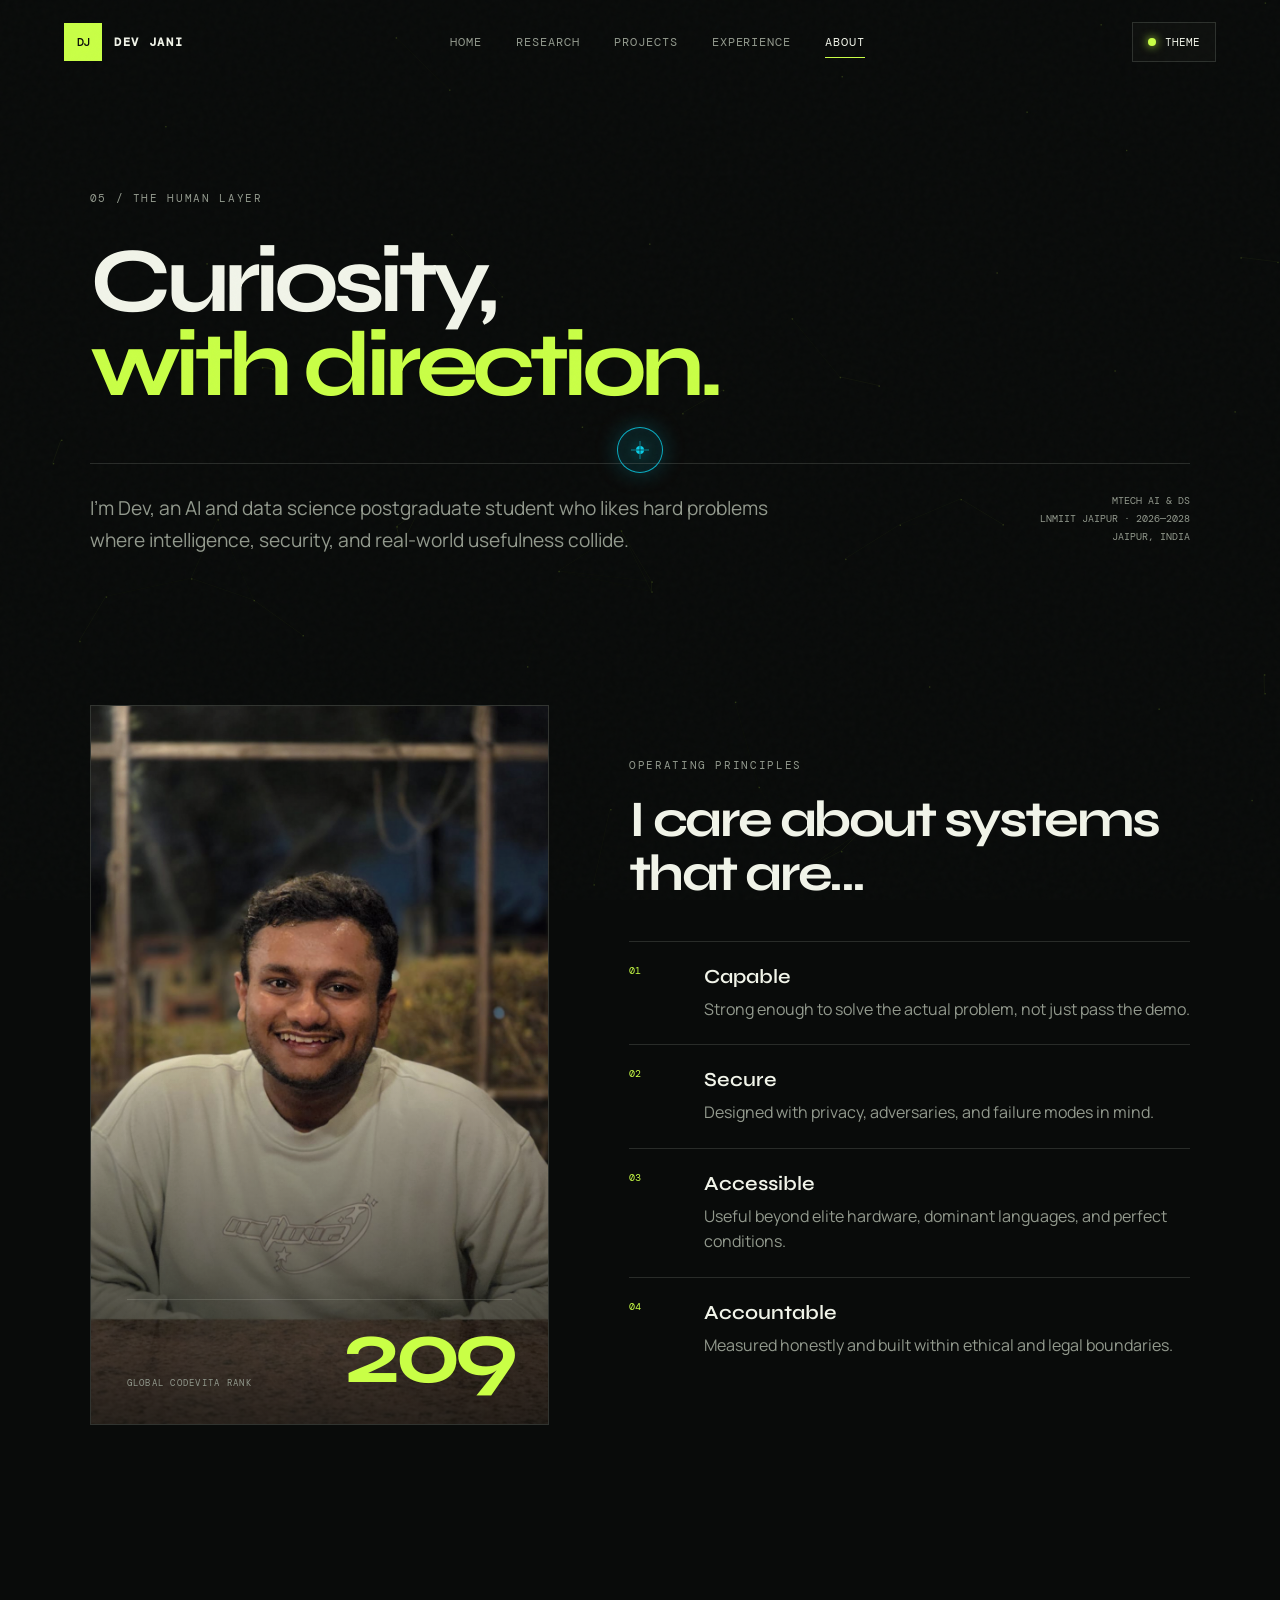
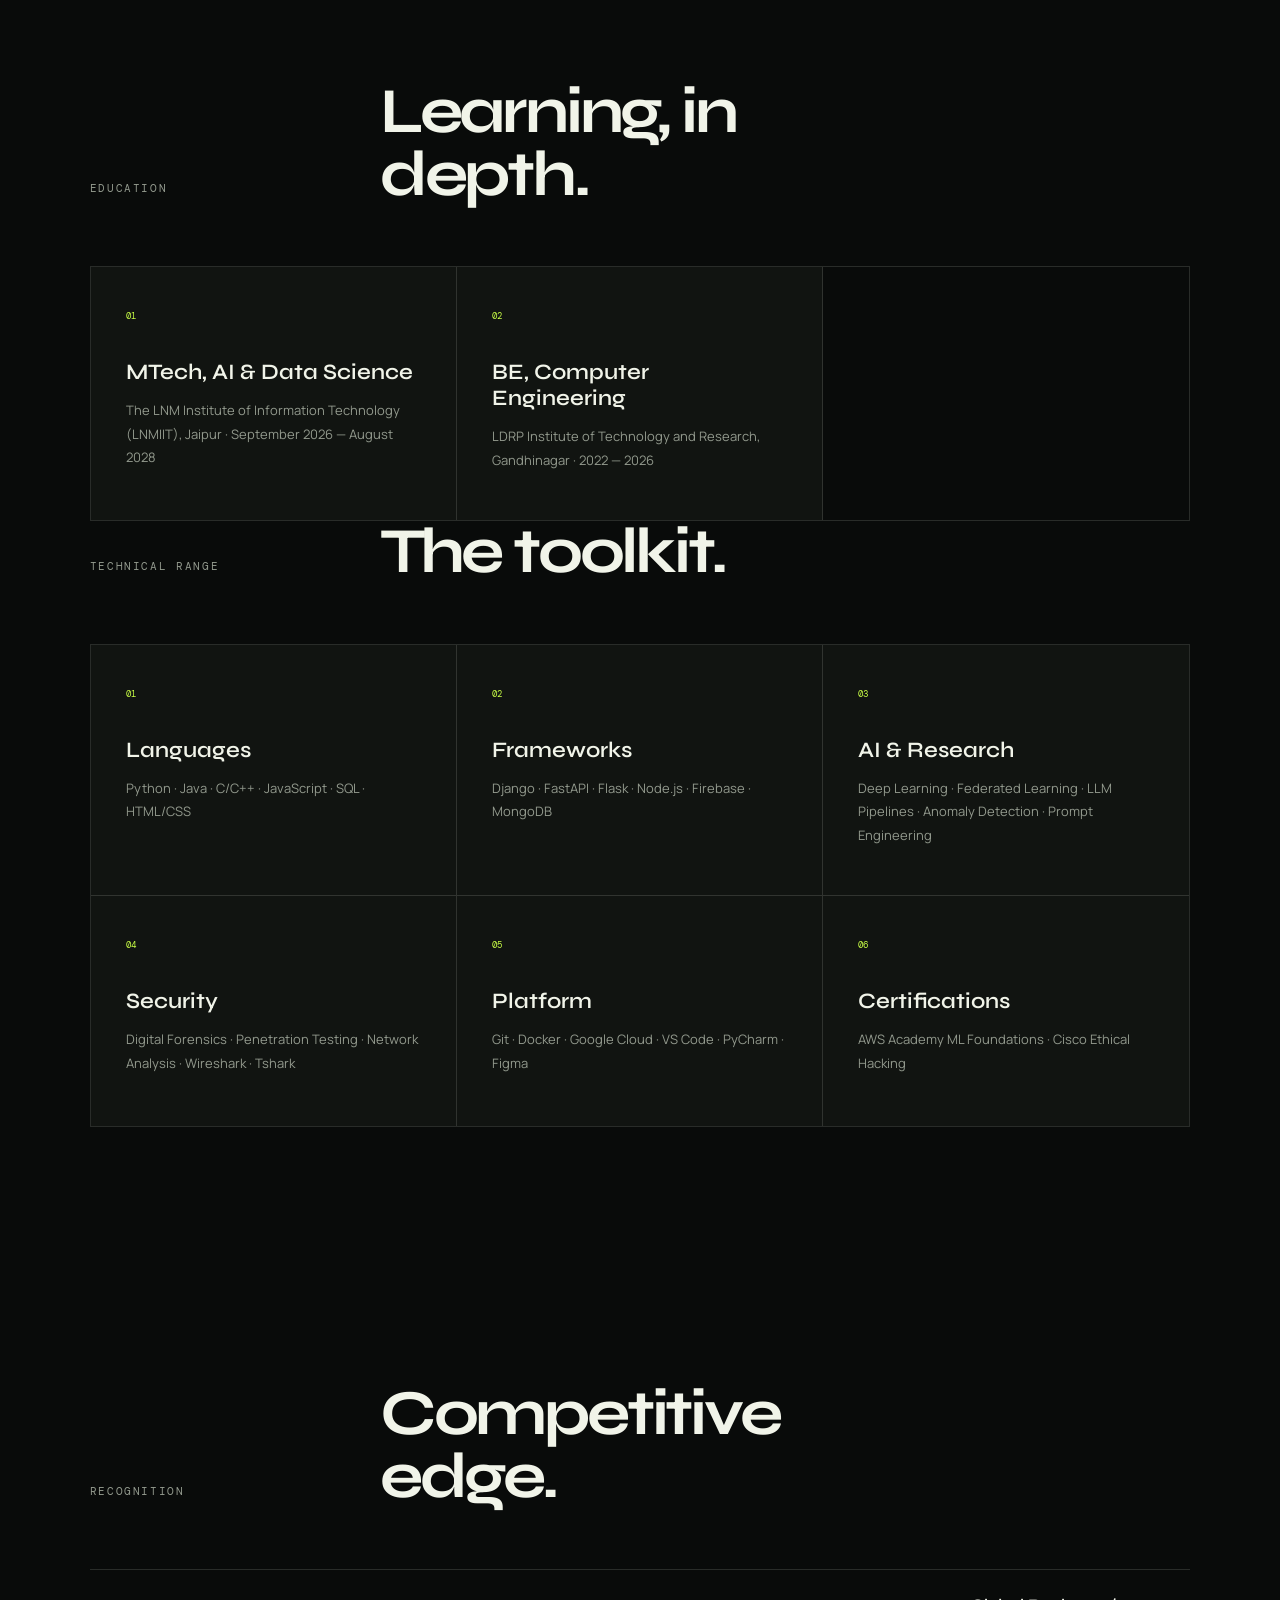
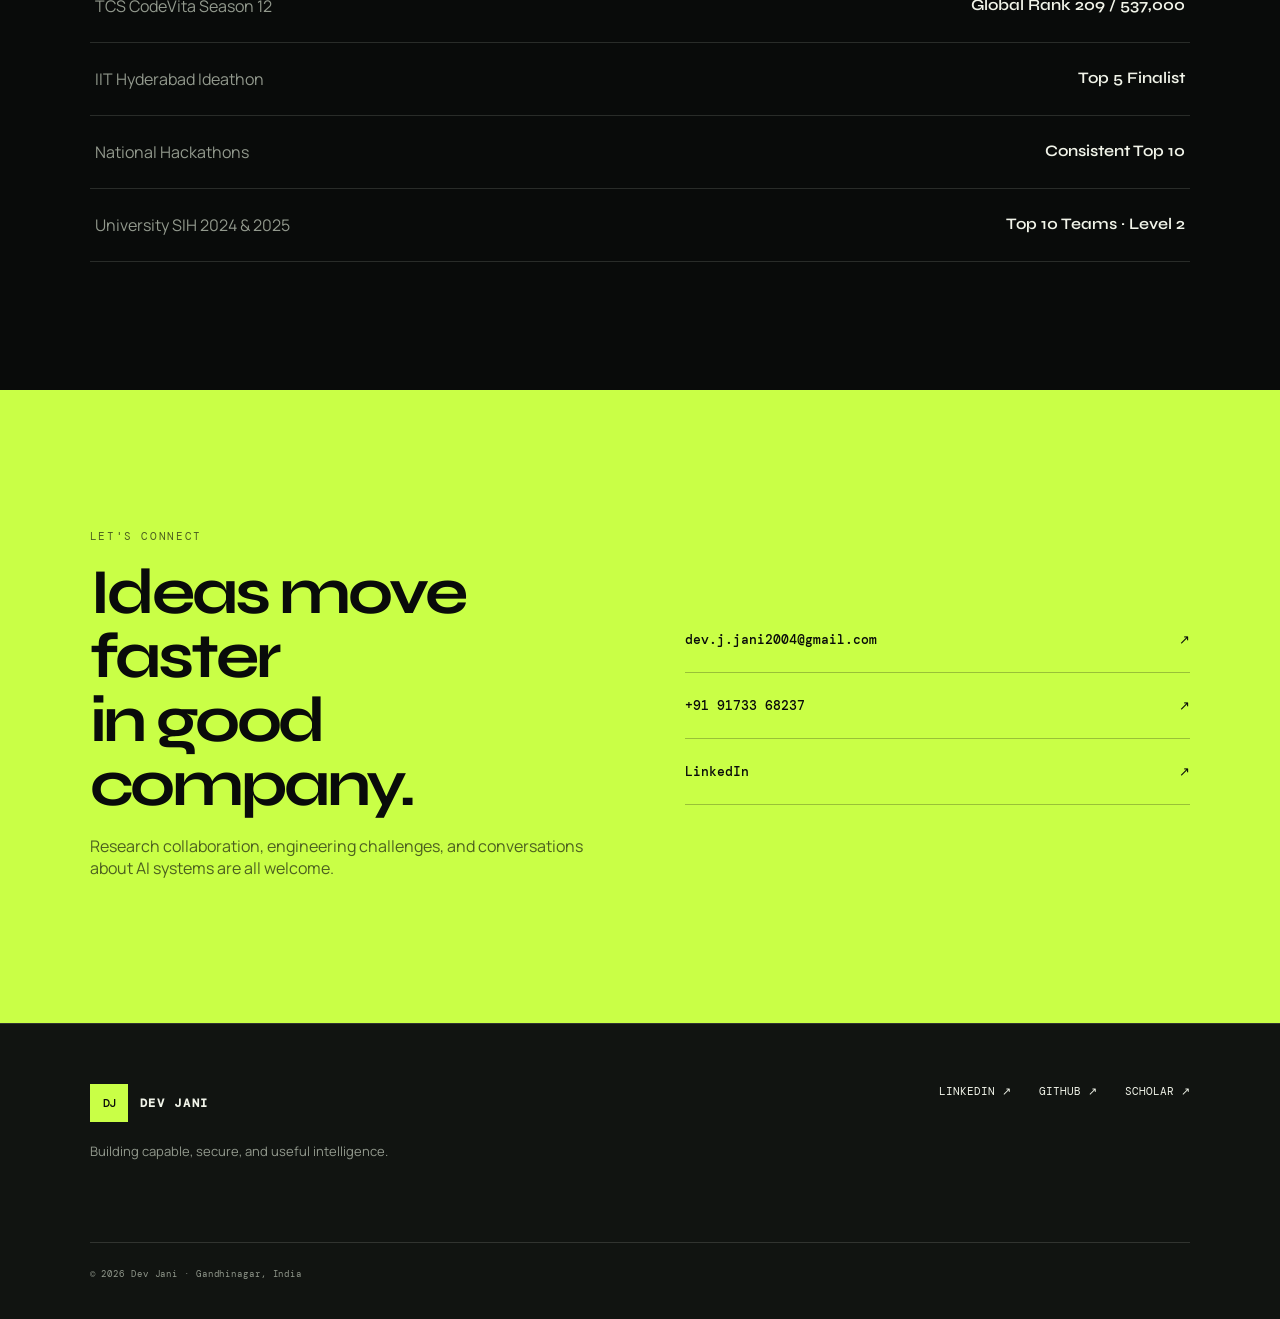
==== commit 3373d286: "Add files via upload" ====
--- a/about.html
+++ b/about.html
@@ -2,7 +2,7 @@
 <html lang="en">
 <head>
   <meta charset="UTF-8"><meta name="viewport" content="width=device-width, initial-scale=1.0"><meta name="description" content="About Dev Jani — AI researcher, cybersecurity learner, engineer, and competitive programmer.">
-  <title>About — Dev Jani</title>
+  <title>About Dev Jani — AI Researcher & Engineer</title><link rel="canonical" href="https://d-ev-portfolio.vercel.app/about"><meta property="og:type" content="profile"><meta property="og:image" content="https://d-ev-portfolio.vercel.app/assets/images/dev-jani-portrait.jpeg">
   <link rel="preconnect" href="https://fonts.googleapis.com"><link rel="preconnect" href="https://fonts.gstatic.com" crossorigin><link href="https://fonts.googleapis.com/css2?family=DM+Mono:wght@300;400;500&family=Manrope:wght@400;500;600;700&family=Syne:wght@600;700;800&display=swap" rel="stylesheet"><link rel="stylesheet" href="assets/styles.css">
 </head>
 <body data-page="about">
@@ -10,12 +10,17 @@
   <header class="site-header"><a class="brand" href="index.html"><span>DJ</span><b>DEV JANI</b></a><nav class="desktop-nav"><a href="index.html">Home</a><a href="research.html">Research</a><a href="projects.html">Projects</a><a href="experience.html">Experience</a><a class="active" href="about.html">About</a></nav><div class="header-actions"><button class="theme-trigger" type="button" aria-label="Change theme"><i></i><span>Theme</span></button><button class="menu-trigger" type="button" aria-label="Open menu"><span></span><span></span></button></div></header>
   <aside class="mobile-menu" aria-hidden="true"><nav><a href="index.html">Home <sup>01</sup></a><a href="research.html">Research <sup>02</sup></a><a href="projects.html">Projects <sup>03</sup></a><a href="experience.html">Experience <sup>04</sup></a><a href="about.html">About <sup>05</sup></a></nav></aside>
   <main>
-    <section class="page-hero section"><p class="eyebrow reveal">05 / The human layer</p><h1 class="reveal">Curiosity,<br><em>with direction.</em></h1><div class="page-intro reveal"><p>I’m Dev, a computer engineering student in Gandhinagar who likes hard problems where intelligence, security, and real-world usefulness collide.</p><span>BE COMPUTER ENGINEERING<br>LDRP-ITR · 2022—2026<br>GANDHINAGAR, INDIA</span></div></section>
+    <section class="page-hero section"><p class="eyebrow reveal">05 / The human layer</p><h1 class="reveal">Curiosity,<br><em>with direction.</em></h1><div class="page-intro reveal"><p>I’m Dev, an AI and data science postgraduate student who likes hard problems where intelligence, security, and real-world usefulness collide.</p><span>MTECH AI &amp; DS<br>LNMIIT JAIPUR · 2026—2028<br>JAIPUR, INDIA</span></div></section>
     <section class="section manifesto-grid">
       <div class="manifesto-visual reveal"><figure class="about-portrait"><img src="assets/images/dev-jani-portrait.jpeg" alt="Dev Jani smiling at a table" loading="lazy"><figcaption><span>GLOBAL CODEVITA RANK</span><b>209</b></figcaption></figure></div>
       <div class="manifesto-copy reveal"><p class="kicker">Operating principles</p><h2>I care about systems that are...</h2><ol><li><span>01</span><div><b>Capable</b><p>Strong enough to solve the actual problem, not just pass the demo.</p></div></li><li><span>02</span><div><b>Secure</b><p>Designed with privacy, adversaries, and failure modes in mind.</p></div></li><li><span>03</span><div><b>Accessible</b><p>Useful beyond elite hardware, dominant languages, and perfect conditions.</p></div></li><li><span>04</span><div><b>Accountable</b><p>Measured honestly and built within ethical and legal boundaries.</p></div></li></ol></div>
     </section>
     <section class="section skills-section">
+      <div class="section-heading reveal"><p class="kicker">Education</p><h2>Learning, in depth.</h2></div>
+      <div class="skills-grid">
+        <article class="skill-block reveal"><span>01</span><h3>MTech, AI &amp; Data Science</h3><p>The LNM Institute of Information Technology (LNMIIT), Jaipur · September 2026 — August 2028</p></article>
+        <article class="skill-block reveal"><span>02</span><h3>BE, Computer Engineering</h3><p>LDRP Institute of Technology and Research, Gandhinagar · 2022 — 2026</p></article>
+      </div>
       <div class="section-heading reveal"><p class="kicker">Technical range</p><h2>The toolkit.</h2></div>
       <div class="skills-grid">
         <article class="skill-block reveal"><span>01</span><h3>Languages</h3><p>Python · Java · C/C++ · JavaScript · SQL · HTML/CSS</p></article>
--- a/assets/styles.css
+++ b/assets/styles.css
@@ -1,4 +1,4 @@
-:root {
+﻿:root {
   --bg: #090b0a; --surface: #111411; --surface-2: #171b17; --text: #f1f4e9;
   --muted: #92998d; --accent: #c9ff46; --accent-2: #73ffd0; --line: rgba(241,244,233,.14);
   --glow: rgba(201,255,70,.2); --display: "Syne", sans-serif; --body: "Manrope", sans-serif; --mono: "DM Mono", monospace;
@@ -118,7 +118,7 @@
 .skills-grid { display:grid; grid-template-columns:repeat(3,1fr); border:1px solid var(--line) }.skill-block { padding:35px; min-height:230px; border-right:1px solid var(--line); border-bottom:1px solid var(--line); background:var(--surface) }.skill-block:nth-child(3n){border-right:0}.skill-block:nth-last-child(-n+3){border-bottom:0}.skill-block>span { color:var(--accent); font:400 9px var(--mono) }.skill-block h3 { font:600 22px var(--display); margin:35px 0 14px }.skill-block p { color:var(--muted); font-size:13px; line-height:1.8 }
 .award-list { border-top:1px solid var(--line) }.award-list p { display:flex; justify-content:space-between; gap:30px; padding:25px 5px; border-bottom:1px solid var(--line); margin:0 }.award-list span { color:var(--muted) }.award-list b { font:600 16px var(--display) }
 .contact-card { display:grid; grid-template-columns:1fr 1fr; gap:90px; background:var(--accent); color:var(--bg); max-width:none; padding-inline:max(7vw,calc((100vw - 1440px)/2 + 7vw)) }.contact-card h2 { font:700 clamp(45px,5vw,76px)/1 var(--display); letter-spacing:-.05em; margin:18px 0 }.contact-card .kicker,.contact-card>div>p:last-child { color:color-mix(in srgb,var(--bg) 65%,transparent) }.contact-links { display:flex; flex-direction:column; justify-content:center }.contact-links a { display:flex; justify-content:space-between; padding:24px 0; border-bottom:1px solid color-mix(in srgb,var(--bg) 25%,transparent); font:500 13px var(--mono) }
-.theme-panel { position:fixed; top:74px; right:5vw; width:190px; padding:14px; background:color-mix(in srgb,var(--surface) 90%,transparent); backdrop-filter:blur(20px); border:1px solid var(--line); border-radius:14px; z-index:30; opacity:0; visibility:hidden; transform:translateY(-8px) scale(.96); transform-origin:top right; transition:.22s; box-shadow:0 20px 60px rgba(0,0,0,.28); display:grid; grid-template-columns:repeat(3,1fr); gap:9px }.theme-panel.open { opacity:1; visibility:visible; transform:none }.theme-panel p { grid-column:1/-1; font:500 9px var(--mono); color:var(--muted); text-transform:uppercase; letter-spacing:.14em; margin:0 0 3px }.theme-panel button { position:relative; width:100%; aspect-ratio:1; padding:0; border:1px solid var(--line); border-radius:10px; background:var(--surface-2); display:grid; place-items:center; cursor:pointer; font-size:0; transition:transform .2s,border-color .2s,box-shadow .2s }.theme-panel button:hover { transform:translateY(-3px); border-color:var(--text) }.theme-panel button:after { content:attr(data-label); position:absolute; bottom:calc(100% + 8px); left:50%; translate:-50% 4px; width:max-content; max-width:150px; padding:6px 8px; border-radius:5px; color:var(--bg); background:var(--text); font:500 9px var(--mono); opacity:0; visibility:hidden; transition:.18s; pointer-events:none }.theme-panel button:hover:after,.theme-panel button:focus-visible:after { opacity:1; visibility:visible; translate:-50% 0 }.theme-panel button.active { border-color:var(--accent); box-shadow:0 0 0 2px var(--bg),0 0 0 3px var(--accent) }.theme-panel button.active:before { content:"✓"; position:absolute; right:3px; top:2px; color:var(--text); font:700 10px var(--mono) }.theme-panel button span { width:25px; height:25px; border-radius:50%; background:#c9ff46; box-shadow:inset 0 0 0 5px #10140c }.theme-panel button[data-theme-value="paper"] span { background:#ec5b2a;box-shadow:inset 0 0 0 5px #f7f5ed }.theme-panel button[data-theme-value="cobalt"] span { background:#55d8ff;box-shadow:inset 0 0 0 5px #0d1c36 }
+.theme-panel { position:fixed; top:74px; right:5vw; width:190px; padding:14px; background:color-mix(in srgb,var(--surface) 90%,transparent); backdrop-filter:blur(20px); border:1px solid var(--line); border-radius:14px; z-index:30; opacity:0; visibility:hidden; transform:translateY(-8px) scale(.96); transform-origin:top right; transition:.22s; box-shadow:0 20px 60px rgba(0,0,0,.28); display:grid; grid-template-columns:repeat(3,1fr); gap:9px }.theme-panel.open { opacity:1; visibility:visible; transform:none }.theme-panel p { grid-column:1/-1; font:500 9px var(--mono); color:var(--muted); text-transform:uppercase; letter-spacing:.14em; margin:0 0 3px }.theme-panel button { position:relative; width:100%; aspect-ratio:1; padding:0; border:1px solid var(--line); border-radius:10px; background:var(--surface-2); display:grid; place-items:center; cursor:pointer; font-size:0; transition:transform .2s,border-color .2s,box-shadow .2s }.theme-panel button:hover { transform:translateY(-3px); border-color:var(--text) }.theme-panel button:after { content:attr(data-label); position:absolute; bottom:calc(100% + 8px); left:50%; translate:-50% 4px; width:max-content; max-width:150px; padding:6px 8px; border-radius:5px; color:var(--bg); background:var(--text); font:500 9px var(--mono); opacity:0; visibility:hidden; transition:.18s; pointer-events:none }.theme-panel button:hover:after,.theme-panel button:focus-visible:after { opacity:1; visibility:visible; translate:-50% 0 }.theme-panel button.active { border-color:var(--accent); box-shadow:0 0 0 2px var(--bg),0 0 0 3px var(--accent) }.theme-panel button.active:before { content:""; position:absolute; right:3px; top:2px; color:var(--text); font:700 10px var(--mono) }.theme-panel button span { width:25px; height:25px; border-radius:50%; background:#c9ff46; box-shadow:inset 0 0 0 5px #10140c }.theme-panel button[data-theme-value="paper"] span { background:#ec5b2a;box-shadow:inset 0 0 0 5px #f7f5ed }.theme-panel button[data-theme-value="cobalt"] span { background:#55d8ff;box-shadow:inset 0 0 0 5px #0d1c36 }
 .theme-panel button[data-theme-value="cyber"] span { background:#00ff66;box-shadow:inset 0 0 0 5px #010604,0 0 9px #00ff66 }.theme-panel button[data-theme-value="airforce"] span { background:#ffb000;box-shadow:inset 0 0 0 5px #163248 }.theme-panel button[data-theme-value="quantum"] span { background:linear-gradient(135deg,#ff71ce,#70f6ff);box-shadow:inset 0 0 0 4px #1a1029,0 0 10px #ff71ce }
 html[data-theme="cyber"] .site-header,html[data-theme="cyber"] .theme-panel { border-color:rgba(0,255,102,.35);box-shadow:0 0 25px rgba(0,255,102,.08) }
 html[data-theme="cyber"] .hero-title,html[data-theme="cyber"] .page-hero h1 { text-shadow:2px 0 0 rgba(255,0,80,.35),-2px 0 0 rgba(0,180,255,.3) }
@@ -151,4 +151,216 @@
   .project-grid{grid-template-columns:1fr}.project-card,.project-wide{grid-column:1;min-height:auto}.project-art{min-height:300px}.project-minimal{grid-template-columns:1fr}.big-index{font-size:150px}.github-cta{align-items:flex-start;flex-direction:column;gap:35px}
   .timeline-item{grid-template-columns:1fr;gap:20px;padding:45px 0}.timeline-line,.timeline-date i{display:none}.timeline-body h2{font-size:38px}.leadership-block{gap:45px}.manifesto-grid{gap:30px}.manifesto-visual{min-height:400px}.about-portrait figcaption{left:22px;right:22px;bottom:22px}.skills-grid{grid-template-columns:1fr}.skill-block,.skill-block:nth-child(3n),.skill-block:nth-child(2n),.skill-block:nth-last-child(-n+2){border-right:0;border-bottom:1px solid var(--line)}.skill-block:last-child{border-bottom:0}.award-list p{flex-direction:column;gap:10px}.contact-card{gap:40px}.cursor-dot,.cursor-ring{display:none}
 }
-@media (prefers-reduced-motion:reduce){*,*:before,*:after{animation-duration:.01ms!important;animation-iteration-count:1!important;scroll-behavior:auto!important}.reveal{opacity:1;transform:none}}
+@media (prefers-reduced-motion:reduce){*,*:before,*:after{animation-duration:.01ms!important;animation-iteration-count:1!important;scroll-behavior:auto!important}.reveal{opacity:1;transform:none}}
+
+/* Gentle enhancement restore - scoped to homepage only. */
+body[data-page="home"] {
+  background:
+    radial-gradient(circle at 16% 16%, color-mix(in srgb, var(--accent) 14%, transparent), transparent 28vw),
+    radial-gradient(circle at 86% 12%, color-mix(in srgb, var(--accent-2) 12%, transparent), transparent 30vw),
+    linear-gradient(rgba(255, 255, 255, 0.032) 1px, transparent 1px),
+    linear-gradient(90deg, rgba(255, 255, 255, 0.032) 1px, transparent 1px),
+    var(--bg) !important;
+  background-size: auto, auto, 44px 44px, 44px 44px, auto !important;
+}
+
+body[data-page="home"] .site-header {
+  background: color-mix(in srgb, var(--bg) 82%, transparent) !important;
+  border-bottom: 1px solid var(--line) !important;
+  backdrop-filter: blur(22px) saturate(150%) !important;
+}
+
+body[data-page="home"] .brand span,
+body[data-page="home"] .theme-trigger i,
+body[data-page="home"] .status-dot {
+  box-shadow: 0 0 24px color-mix(in srgb, var(--accent) 30%, transparent) !important;
+}
+
+body[data-page="home"] .section {
+  width: min(1240px, 100%) !important;
+}
+
+body[data-page="home"] .hero {
+  grid-template-columns: minmax(0, 1fr) minmax(300px, 390px) !important;
+  gap: clamp(32px, 6vw, 78px) !important;
+  overflow: hidden !important;
+  align-items: center !important;
+}
+
+body[data-page="home"] .hero-copy {
+  min-width: 0 !important;
+}
+
+body[data-page="home"] .hero-title {
+  font-size: clamp(44px, 6.2vw, 92px) !important;
+  line-height: 0.92 !important;
+  overflow-wrap: anywhere !important;
+  max-width: 100% !important;
+}
+
+body[data-page="home"] .hero-title em,
+body[data-page="home"] .contact-cta em {
+  color: var(--accent) !important;
+  text-shadow: 0 0 28px color-mix(in srgb, var(--accent) 34%, transparent) !important;
+}
+
+body[data-page="home"] .hero-intro {
+  max-width: 720px !important;
+  color: color-mix(in srgb, var(--text) 80%, var(--muted)) !important;
+}
+
+body[data-page="home"] .hero-portrait {
+  width: 100% !important;
+  max-width: 390px !important;
+  border-radius: 26px !important;
+  border: 1px solid color-mix(in srgb, var(--accent) 24%, var(--line)) !important;
+  box-shadow: 0 28px 90px rgba(0, 0, 0, 0.34), 0 0 70px color-mix(in srgb, var(--accent) 18%, transparent) !important;
+  overflow: hidden !important;
+}
+
+body[data-page="home"] .hero-portrait img {
+  filter: saturate(1.08) contrast(1.03) !important;
+}
+
+body[data-page="home"] .hero-portrait figcaption,
+body[data-page="home"] .theme-panel,
+body[data-page="home"] .mobile-menu {
+  background: color-mix(in srgb, var(--surface) 90%, transparent) !important;
+  border-color: var(--line) !important;
+}
+
+body[data-page="home"] .button,
+body[data-page="home"] .theme-panel button,
+body[data-page="home"] .path-row,
+body[data-page="home"] .metric-card,
+body[data-page="home"] .feature-card,
+body[data-page="home"] .contact-cta {
+  border-color: var(--line) !important;
+}
+
+body[data-page="home"] .metric-grid {
+  border: 0 !important;
+  gap: 16px !important;
+}
+
+body[data-page="home"] .metric-card,
+body[data-page="home"] .feature-card {
+  border-radius: 20px !important;
+  background: linear-gradient(180deg, color-mix(in srgb, var(--surface) 94%, transparent), color-mix(in srgb, var(--surface-2) 88%, transparent)) !important;
+  box-shadow: 0 18px 50px rgba(0, 0, 0, 0.2) !important;
+}
+
+body[data-page="home"] .metric-card:hover,
+body[data-page="home"] .feature-card:hover,
+body[data-page="home"] .path-row:hover {
+  border-color: color-mix(in srgb, var(--accent) 45%, var(--line)) !important;
+  box-shadow: 0 22px 70px rgba(0, 0, 0, 0.28), 0 0 44px color-mix(in srgb, var(--accent) 18%, transparent) !important;
+}
+
+body[data-page="home"] .marquee {
+  border-block: 1px solid var(--line) !important;
+  background: color-mix(in srgb, var(--surface) 76%, transparent) !important;
+}
+
+body[data-page="home"] .theme-panel {
+  box-shadow: 0 24px 80px rgba(0, 0, 0, 0.32) !important;
+}
+
+body[data-page="home"] .theme-panel button:hover {
+  background: color-mix(in srgb, var(--accent) 10%, transparent) !important;
+  color: var(--text) !important;
+}
+
+@media (max-width: 1000px) {
+  body[data-page="home"] .hero {
+    grid-template-columns: 1fr !important;
+  }
+
+  body[data-page="home"] .hero-portrait {
+    width: min(72vw, 390px) !important;
+    justify-self: start !important;
+    margin-top: 24px !important;
+  }
+}
+
+@media (max-width: 650px) {
+  body[data-page="home"] .hero-title {
+    font-size: clamp(46px, 14vw, 66px) !important;
+  }
+
+  body[data-page="home"] .hero-portrait {
+    width: 100% !important;
+  }
+
+  body[data-page="home"] .hero-actions {
+    align-items: stretch !important;
+  }
+}
+
+
+/* TechDefence-inspired cursor system */
+@media (pointer:fine) {
+  body { cursor:none; }
+  a,button,.tilt,.magnetic,.theme-panel button,.path-row,.feature-card,.project-card,input,textarea,select,label { cursor:none; }
+  .cursor-dot,.cursor-ring {
+    position:fixed;
+    top:0;
+    left:0;
+    pointer-events:none;
+    z-index:1000;
+    border-radius:50%;
+    transform:translate3d(-50%,-50%,0);
+    will-change:transform,width,height,opacity,background,border-color;
+    mix-blend-mode:difference;
+  }
+  .cursor-dot {
+    width:8px;
+    height:8px;
+    background:#00e5ff;
+    box-shadow:0 0 16px #00e5ff,0 0 34px rgba(0,229,255,.42);
+    transition:width .18s ease,height .18s ease,opacity .18s ease,background .18s ease;
+  }
+  .cursor-ring {
+    width:46px;
+    height:46px;
+    border:1px solid rgba(0,229,255,.78);
+    background:rgba(0,229,255,.05);
+    box-shadow:0 0 24px rgba(0,229,255,.24),inset 0 0 18px rgba(0,229,255,.12);
+    transition:width .26s cubic-bezier(.2,.8,.2,1),height .26s cubic-bezier(.2,.8,.2,1),background .26s,border-color .26s,box-shadow .26s,opacity .2s,border-radius .26s;
+  }
+  .cursor-ring:before,.cursor-ring:after {
+    content:"";
+    position:absolute;
+    left:50%;
+    top:50%;
+    width:18px;
+    height:1px;
+    background:rgba(0,229,255,.86);
+    transform:translate(-50%,-50%);
+    opacity:.72;
+    transition:.22s;
+  }
+  .cursor-ring:after { width:1px; height:18px; }
+  .cursor-ring.hover {
+    width:78px;
+    height:78px;
+    background:rgba(0,229,255,.13);
+    border-color:#00e5ff;
+    box-shadow:0 0 34px rgba(0,229,255,.36),inset 0 0 28px rgba(0,229,255,.18);
+  }
+  .cursor-ring.hover:before { width:28px; }
+  .cursor-ring.hover:after { height:28px; }
+  .cursor-ring.press {
+    width:34px;
+    height:34px;
+    background:rgba(0,229,255,.26);
+  }
+  .cursor-ring.text {
+    width:18px;
+    height:58px;
+    border-radius:12px;
+    background:rgba(0,229,255,.12);
+  }
+  .cursor-ring.text:before,.cursor-ring.text:after { opacity:0; }
+  body.cursor-hidden .cursor-dot,body.cursor-hidden .cursor-ring { opacity:0; }
+}
